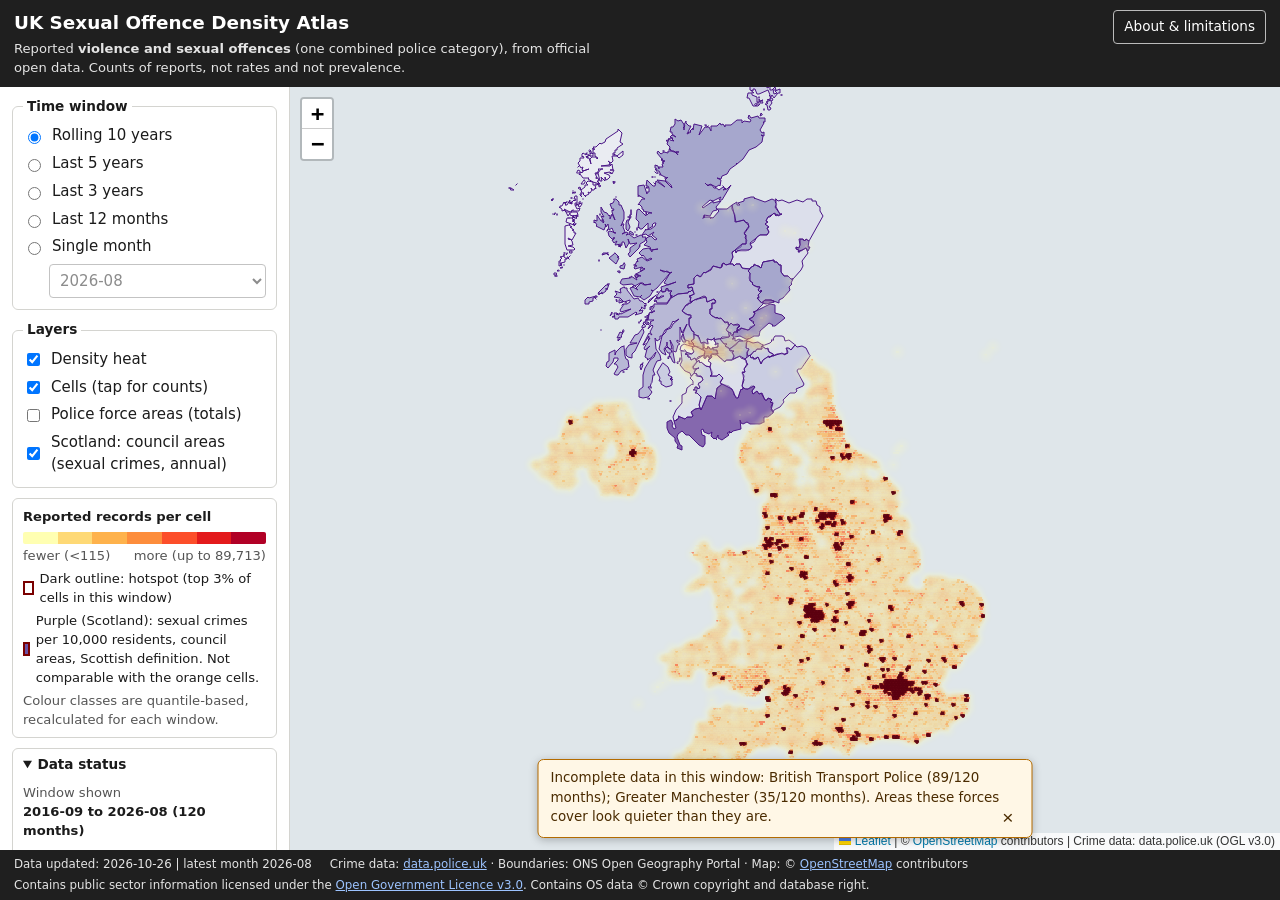
==== index.html @ b4f06305 "Add Scotland council-area layer, Cloudflare prep, headers, deploy checks and source assessment Co-Au" ====
<!DOCTYPE html>
<html lang="en-GB">
<head>
  <meta charset="UTF-8">
  <meta name="viewport" content="width=device-width, initial-scale=1.0">
  <title>UK Sexual Offence Density Atlas (USODA)</title>
  <meta name="description" content="Interactive map of reported violence and sexual offences in the UK, built from official open police data. Counts are reported offences only, not prevalence.">
  <link rel="stylesheet" href="assets/vendor/leaflet/leaflet.css">
  <link rel="stylesheet" href="assets/style.css">
</head>
<body>
  <a class="skip" href="#controls">Skip to controls</a>

  <header class="top">
    <div>
      <h1>UK Sexual Offence Density Atlas</h1>
      <p class="sub">Reported <strong>violence and sexual offences</strong> (one combined police category), from official open data. Counts of reports, not rates and not prevalence.</p>
    </div>
    <button id="aboutBtn" class="linkish" aria-haspopup="dialog">About &amp; limitations</button>
  </header>

  <div class="layout">
    <aside id="controls" class="panel" aria-label="Map controls">
      <fieldset>
        <legend>Time window</legend>
        <label class="row"><input type="radio" name="win" value="10y" checked> Rolling 10 years</label>
        <label class="row"><input type="radio" name="win" value="5y"> Last 5 years</label>
        <label class="row"><input type="radio" name="win" value="3y"> Last 3 years</label>
        <label class="row"><input type="radio" name="win" value="12m"> Last 12 months</label>
        <label class="row"><input type="radio" name="win" value="month"> Single month</label>
        <label class="row indent"><span class="vh">Month</span>
          <select id="monthSelect" disabled aria-label="Month"></select>
        </label>
      </fieldset>

      <fieldset>
        <legend>Layers</legend>
        <label class="row"><input type="checkbox" id="lHeat" checked> Density heat</label>
        <label class="row"><input type="checkbox" id="lHex" checked> Cells (tap for counts)</label>
        <label class="row"><input type="checkbox" id="lPfa"> Police force areas (totals)</label>
        <label class="row"><input type="checkbox" id="lScot" checked> Scotland: council areas (sexual crimes, annual)</label>
      </fieldset>

      <div id="legend" class="legend" aria-label="Legend"></div>

      <details id="status" open>
        <summary>Data status</summary>
        <dl id="statusList" aria-live="polite"><dt>Loading…</dt><dd></dd></dl>
      </details>

      <details id="topbox">
        <summary>Top 15 cells (keyboard-friendly list)</summary>
        <ol id="topList" class="toplist"></ol>
      </details>
    </aside>

    <main class="mapwrap">
      <div id="map" role="application" aria-label="Interactive map of the UK. Use arrow keys to pan and plus or minus to zoom."></div>
      <div id="banner" class="banner" role="status" hidden></div>
    </main>
  </div>

  <footer class="foot">
    <span id="footStamp">Last updated: …</span>
    <span>Crime data: <a href="https://data.police.uk/">data.police.uk</a> &middot; Boundaries: ONS Open Geography Portal &middot; Map: &copy; <a href="https://www.openstreetmap.org/copyright">OpenStreetMap</a> contributors</span>
    <span>Contains public sector information licensed under the <a href="https://www.nationalarchives.gov.uk/doc/open-government-licence/version/3/">Open Government Licence v3.0</a>. Contains OS data &copy; Crown copyright and database right.</span>
  </footer>

  <dialog id="about" aria-labelledby="aboutTitle">
    <h2 id="aboutTitle">About &amp; limitations</h2>
    <ul>
      <li><strong>What is counted.</strong> Records in the police category <em>Violence and sexual offences</em>. This combines sexual offences with all other violence (assaults, harassment, stalking and more). Sexual offences are only part of it, and the source data cannot separate them.</li>
      <li><strong>Reports, not prevalence.</strong> Only offences reported to and recorded by police appear. Many sexual offences are never reported. Changes over time also reflect recording practice and willingness to report, not just underlying behaviour.</li>
      <li><strong>Counts, not rates.</strong> Busy, populous and night-time-economy areas record more simply because more people are present. Cells are not adjusted for population or footfall.</li>
      <li><strong>Anonymised locations.</strong> Police publish approximate points that are snapped to the centre of a street or a place. Here they are grouped into hexagons about 4&nbsp;km across, and cells with fewer than 3 records are hidden. Nothing here identifies a victim, an offender or an address, and it must not be used to try.</li>
      <li><strong>Coverage gaps.</strong> Some forces did not publish for some months, and the map would otherwise read as &ldquo;low&rdquo;. Greater Manchester Police has almost no street-level data after June 2019. Check the <em>Data status</em> panel and the banner for the current list.</li>
      <li><strong>Geography.</strong> Covers England, Wales, Northern Ireland and British Transport Police points. <strong>Scotland is shown differently.</strong> There is no open street-level feed, so Scotland appears as 32 council-area shapes (Scottish Government, Police Scotland returns, financial years). It uses the Scottish definition of sexual crimes, which is narrower than the combined police.uk category, so it is not comparable with the hexagons and must not be added to them or ranked against them.</li>
      <li><strong>Lag.</strong> Data is published monthly, normally one to three months behind. Totals for recent months can still change.</li>
    </ul>
    <p>Source code and method: <a href="https://github.com/z7z8nbry4t-glitch/usoda">github.com/z7z8nbry4t-glitch/usoda</a>. If you or someone you know has been affected, support in the UK is available from <a href="https://rapecrisis.org.uk/get-help/">Rape Crisis</a> and <a href="https://www.nhs.uk/live-well/sexual-health/help-after-rape-and-sexual-assault/">NHS help after rape and sexual assault</a>.</p>
    <form method="dialog"><button class="primary">Close</button></form>
  </dialog>

  <script src="assets/vendor/leaflet/leaflet.js"></script>
  <script src="assets/vendor/leaflet-heat.js"></script>
  <script src="assets/app.js"></script>
</body>
</html>
---- assets/vendor/leaflet/leaflet.css ----
/* required styles */

.leaflet-pane,
.leaflet-tile,
.leaflet-marker-icon,
.leaflet-marker-shadow,
.leaflet-tile-container,
.leaflet-pane > svg,
.leaflet-pane > canvas,
.leaflet-zoom-box,
.leaflet-image-layer,
.leaflet-layer {
	position: absolute;
	left: 0;
	top: 0;
	}
.leaflet-container {
	overflow: hidden;
	}
.leaflet-tile,
.leaflet-marker-icon,
.leaflet-marker-shadow {
	-webkit-user-select: none;
	   -moz-user-select: none;
	        user-select: none;
	  -webkit-user-drag: none;
	}
/* Prevents IE11 from highlighting tiles in blue */
.leaflet-tile::selection {
	background: transparent;
}
/* Safari renders non-retina tile on retina better with this, but Chrome is worse */
.leaflet-safari .leaflet-tile {
	image-rendering: -webkit-optimize-contrast;
	}
/* hack that prevents hw layers "stretching" when loading new tiles */
.leaflet-safari .leaflet-tile-container {
	width: 1600px;
	height: 1600px;
	-webkit-transform-origin: 0 0;
	}
.leaflet-marker-icon,
.leaflet-marker-shadow {
	display: block;
	}
/* .leaflet-container svg: reset svg max-width decleration shipped in Joomla! (joomla.org) 3.x */
/* .leaflet-container img: map is broken in FF if you have max-width: 100% on tiles */
.leaflet-container .leaflet-overlay-pane svg {
	max-width: none !important;
	max-height: none !important;
	}
.leaflet-container .leaflet-marker-pane img,
.leaflet-container .leaflet-shadow-pane img,
.leaflet-container .leaflet-tile-pane img,
.leaflet-container img.leaflet-image-layer,
.leaflet-container .leaflet-tile {
	max-width: none !important;
	max-height: none !important;
	width: auto;
	padding: 0;
	}

.leaflet-container img.leaflet-tile {
	/* See: https://bugs.chromium.org/p/chromium/issues/detail?id=600120 */
	mix-blend-mode: plus-lighter;
}

.leaflet-container.leaflet-touch-zoom {
	-ms-touch-action: pan-x pan-y;
	touch-action: pan-x pan-y;
	}
.leaflet-container.leaflet-touch-drag {
	-ms-touch-action: pinch-zoom;
	/* Fallback for FF which doesn't support pinch-zoom */
	touch-action: none;
	touch-action: pinch-zoom;
}
.leaflet-container.leaflet-touch-drag.leaflet-touch-zoom {
	-ms-touch-action: none;
	touch-action: none;
}
.leaflet-container {
	-webkit-tap-highlight-color: transparent;
}
.leaflet-container a {
	-webkit-tap-highlight-color: rgba(51, 181, 229, 0.4);
}
.leaflet-tile {
	filter: inherit;
	visibility: hidden;
	}
.leaflet-tile-loaded {
	visibility: inherit;
	}
.leaflet-zoom-box {
	width: 0;
	height: 0;
	-moz-box-sizing: border-box;
	     box-sizing: border-box;
	z-index: 800;
	}
/* workaround for https://bugzilla.mozilla.org/show_bug.cgi?id=888319 */
.leaflet-overlay-pane svg {
	-moz-user-select: none;
	}

.leaflet-pane         { z-index: 400; }

.leaflet-tile-pane    { z-index: 200; }
.leaflet-overlay-pane { z-index: 400; }
.leaflet-shadow-pane  { z-index: 500; }
.leaflet-marker-pane  { z-index: 600; }
.leaflet-tooltip-pane   { z-index: 650; }
.leaflet-popup-pane   { z-index: 700; }

.leaflet-map-pane canvas { z-index: 100; }
.leaflet-map-pane svg    { z-index: 200; }

.leaflet-vml-shape {
	width: 1px;
	height: 1px;
	}
.lvml {
	behavior: url(#default#VML);
	display: inline-block;
	position: absolute;
	}


/* control positioning */

.leaflet-control {
	position: relative;
	z-index: 800;
	pointer-events: visiblePainted; /* IE 9-10 doesn't have auto */
	pointer-events: auto;
	}
.leaflet-top,
.leaflet-bottom {
	position: absolute;
	z-index: 1000;
	pointer-events: none;
	}
.leaflet-top {
	top: 0;
	}
.leaflet-right {
	right: 0;
	}
.leaflet-bottom {
	bottom: 0;
	}
.leaflet-left {
	left: 0;
	}
.leaflet-control {
	float: left;
	clear: both;
	}
.leaflet-right .leaflet-control {
	float: right;
	}
.leaflet-top .leaflet-control {
	margin-top: 10px;
	}
.leaflet-bottom .leaflet-control {
	margin-bottom: 10px;
	}
.leaflet-left .leaflet-control {
	margin-left: 10px;
	}
.leaflet-right .leaflet-control {
	margin-right: 10px;
	}


/* zoom and fade animations */

.leaflet-fade-anim .leaflet-popup {
	opacity: 0;
	-webkit-transition: opacity 0.2s linear;
	   -moz-transition: opacity 0.2s linear;
	        transition: opacity 0.2s linear;
	}
.leaflet-fade-anim .leaflet-map-pane .leaflet-popup {
	opacity: 1;
	}
.leaflet-zoom-animated {
	-webkit-transform-origin: 0 0;
	    -ms-transform-origin: 0 0;
	        transform-origin: 0 0;
	}
svg.leaflet-zoom-animated {
	will-change: transform;
}

.leaflet-zoom-anim .leaflet-zoom-animated {
	-webkit-transition: -webkit-transform 0.25s cubic-bezier(0,0,0.25,1);
	   -moz-transition:    -moz-transform 0.25s cubic-bezier(0,0,0.25,1);
	        transition:         transform 0.25s cubic-bezier(0,0,0.25,1);
	}
.leaflet-zoom-anim .leaflet-tile,
.leaflet-pan-anim .leaflet-tile {
	-webkit-transition: none;
	   -moz-transition: none;
	        transition: none;
	}

.leaflet-zoom-anim .leaflet-zoom-hide {
	visibility: hidden;
	}


/* cursors */

.leaflet-interactive {
	cursor: pointer;
	}
.leaflet-grab {
	cursor: -webkit-grab;
	cursor:    -moz-grab;
	cursor:         grab;
	}
.leaflet-crosshair,
.leaflet-crosshair .leaflet-interactive {
	cursor: crosshair;
	}
.leaflet-popup-pane,
.leaflet-control {
	cursor: auto;
	}
.leaflet-dragging .leaflet-grab,
.leaflet-dragging .leaflet-grab .leaflet-interactive,
.leaflet-dragging .leaflet-marker-draggable {
	cursor: move;
	cursor: -webkit-grabbing;
	cursor:    -moz-grabbing;
	cursor:         grabbing;
	}

/* marker & overlays interactivity */
.leaflet-marker-icon,
.leaflet-marker-shadow,
.leaflet-image-layer,
.leaflet-pane > svg path,
.leaflet-tile-container {
	pointer-events: none;
	}

.leaflet-marker-icon.leaflet-interactive,
.leaflet-image-layer.leaflet-interactive,
.leaflet-pane > svg path.leaflet-interactive,
svg.leaflet-image-layer.leaflet-interactive path {
	pointer-events: visiblePainted; /* IE 9-10 doesn't have auto */
	pointer-events: auto;
	}

/* visual tweaks */

.leaflet-container {
	background: #ddd;
	outline-offset: 1px;
	}
.leaflet-container a {
	color: #0078A8;
	}
.leaflet-zoom-box {
	border: 2px dotted #38f;
	background: rgba(255,255,255,0.5);
	}


/* general typography */
.leaflet-container {
	font-family: "Helvetica Neue", Arial, Helvetica, sans-serif;
	font-size: 12px;
	font-size: 0.75rem;
	line-height: 1.5;
	}


/* general toolbar styles */

.leaflet-bar {
	box-shadow: 0 1px 5px rgba(0,0,0,0.65);
	border-radius: 4px;
	}
.leaflet-bar a {
	background-color: #fff;
	border-bottom: 1px solid #ccc;
	width: 26px;
	height: 26px;
	line-height: 26px;
	display: block;
	text-align: center;
	text-decoration: none;
	color: black;
	}
.leaflet-bar a,
.leaflet-control-layers-toggle {
	background-position: 50% 50%;
	background-repeat: no-repeat;
	display: block;
	}
.leaflet-bar a:hover,
.leaflet-bar a:focus {
	background-color: #f4f4f4;
	}
.leaflet-bar a:first-child {
	border-top-left-radius: 4px;
	border-top-right-radius: 4px;
	}
.leaflet-bar a:last-child {
	border-bottom-left-radius: 4px;
	border-bottom-right-radius: 4px;
	border-bottom: none;
	}
.leaflet-bar a.leaflet-disabled {
	cursor: default;
	background-color: #f4f4f4;
	color: #bbb;
	}

.leaflet-touch .leaflet-bar a {
	width: 30px;
	height: 30px;
	line-height: 30px;
	}
.leaflet-touch .leaflet-bar a:first-child {
	border-top-left-radius: 2px;
	border-top-right-radius: 2px;
	}
.leaflet-touch .leaflet-bar a:last-child {
	border-bottom-left-radius: 2px;
	border-bottom-right-radius: 2px;
	}

/* zoom control */

.leaflet-control-zoom-in,
.leaflet-control-zoom-out {
	font: bold 18px 'Lucida Console', Monaco, monospace;
	text-indent: 1px;
	}

.leaflet-touch .leaflet-control-zoom-in, .leaflet-touch .leaflet-control-zoom-out  {
	font-size: 22px;
	}


/* layers control */

.leaflet-control-layers {
	box-shadow: 0 1px 5px rgba(0,0,0,0.4);
	background: #fff;
	border-radius: 5px;
	}
.leaflet-control-layers-toggle {
	background-image: url(images/layers.png);
	width: 36px;
	height: 36px;
	}
.leaflet-retina .leaflet-control-layers-toggle {
	background-image: url(images/layers-2x.png);
	background-size: 26px 26px;
	}
.leaflet-touch .leaflet-control-layers-toggle {
	width: 44px;
	height: 44px;
	}
.leaflet-control-layers .leaflet-control-layers-list,
.leaflet-control-layers-expanded .leaflet-control-layers-toggle {
	display: none;
	}
.leaflet-control-layers-expanded .leaflet-control-layers-list {
	display: block;
	position: relative;
	}
.leaflet-control-layers-expanded {
	padding: 6px 10px 6px 6px;
	color: #333;
	background: #fff;
	}
.leaflet-control-layers-scrollbar {
	overflow-y: scroll;
	overflow-x: hidden;
	padding-right: 5px;
	}
.leaflet-control-layers-selector {
	margin-top: 2px;
	position: relative;
	top: 1px;
	}
.leaflet-control-layers label {
	display: block;
	font-size: 13px;
	font-size: 1.08333em;
	}
.leaflet-control-layers-separator {
	height: 0;
	border-top: 1px solid #ddd;
	margin: 5px -10px 5px -6px;
	}

/* Default icon URLs */
.leaflet-default-icon-path { /* used only in path-guessing heuristic, see L.Icon.Default */
	background-image: url(images/marker-icon.png);
	}


/* attribution and scale controls */

.leaflet-container .leaflet-control-attribution {
	background: #fff;
	background: rgba(255, 255, 255, 0.8);
	margin: 0;
	}
.leaflet-control-attribution,
.leaflet-control-scale-line {
	padding: 0 5px;
	color: #333;
	line-height: 1.4;
	}
.leaflet-control-attribution a {
	text-decoration: none;
	}
.leaflet-control-attribution a:hover,
.leaflet-control-attribution a:focus {
	text-decoration: underline;
	}
.leaflet-attribution-flag {
	display: inline !important;
	vertical-align: baseline !important;
	width: 1em;
	height: 0.6669em;
	}
.leaflet-left .leaflet-control-scale {
	margin-left: 5px;
	}
.leaflet-bottom .leaflet-control-scale {
	margin-bottom: 5px;
	}
.leaflet-control-scale-line {
	border: 2px solid #777;
	border-top: none;
	line-height: 1.1;
	padding: 2px 5px 1px;
	white-space: nowrap;
	-moz-box-sizing: border-box;
	     box-sizing: border-box;
	background: rgba(255, 255, 255, 0.8);
	text-shadow: 1px 1px #fff;
	}
.leaflet-control-scale-line:not(:first-child) {
	border-top: 2px solid #777;
	border-bottom: none;
	margin-top: -2px;
	}
.leaflet-control-scale-line:not(:first-child):not(:last-child) {
	border-bottom: 2px solid #777;
	}

.leaflet-touch .leaflet-control-attribution,
.leaflet-touch .leaflet-control-layers,
.leaflet-touch .leaflet-bar {
	box-shadow: none;
	}
.leaflet-touch .leaflet-control-layers,
.leaflet-touch .leaflet-bar {
	border: 2px solid rgba(0,0,0,0.2);
	background-clip: padding-box;
	}


/* popup */

.leaflet-popup {
	position: absolute;
	text-align: center;
	margin-bottom: 20px;
	}
.leaflet-popup-content-wrapper {
	padding: 1px;
	text-align: left;
	border-radius: 12px;
	}
.leaflet-popup-content {
	margin: 13px 24px 13px 20px;
	line-height: 1.3;
	font-size: 13px;
	font-size: 1.08333em;
	min-height: 1px;
	}
.leaflet-popup-content p {
	margin: 17px 0;
	margin: 1.3em 0;
	}
.leaflet-popup-tip-container {
	width: 40px;
	height: 20px;
	position: absolute;
	left: 50%;
	margin-top: -1px;
	margin-left: -20px;
	overflow: hidden;
	pointer-events: none;
	}
.leaflet-popup-tip {
	width: 17px;
	height: 17px;
	padding: 1px;

	margin: -10px auto 0;
	pointer-events: auto;

	-webkit-transform: rotate(45deg);
	   -moz-transform: rotate(45deg);
	    -ms-transform: rotate(45deg);
	        transform: rotate(45deg);
	}
.leaflet-popup-content-wrapper,
.leaflet-popup-tip {
	background: white;
	color: #333;
	box-shadow: 0 3px 14px rgba(0,0,0,0.4);
	}
.leaflet-container a.leaflet-popup-close-button {
	position: absolute;
	top: 0;
	right: 0;
	border: none;
	text-align: center;
	width: 24px;
	height: 24px;
	font: 16px/24px Tahoma, Verdana, sans-serif;
	color: #757575;
	text-decoration: none;
	background: transparent;
	}
.leaflet-container a.leaflet-popup-close-button:hover,
.leaflet-container a.leaflet-popup-close-button:focus {
	color: #585858;
	}
.leaflet-popup-scrolled {
	overflow: auto;
	}

.leaflet-oldie .leaflet-popup-content-wrapper {
	-ms-zoom: 1;
	}
.leaflet-oldie .leaflet-popup-tip {
	width: 24px;
	margin: 0 auto;

	-ms-filter: "progid:DXImageTransform.Microsoft.Matrix(M11=0.70710678, M12=0.70710678, M21=-0.70710678, M22=0.70710678)";
	filter: progid:DXImageTransform.Microsoft.Matrix(M11=0.70710678, M12=0.70710678, M21=-0.70710678, M22=0.70710678);
	}

.leaflet-oldie .leaflet-control-zoom,
.leaflet-oldie .leaflet-control-layers,
.leaflet-oldie .leaflet-popup-content-wrapper,
.leaflet-oldie .leaflet-popup-tip {
	border: 1px solid #999;
	}


/* div icon */

.leaflet-div-icon {
	background: #fff;
	border: 1px solid #666;
	}


/* Tooltip */
/* Base styles for the element that has a tooltip */
.leaflet-tooltip {
	position: absolute;
	padding: 6px;
	background-color: #fff;
	border: 1px solid #fff;
	border-radius: 3px;
	color: #222;
	white-space: nowrap;
	-webkit-user-select: none;
	-moz-user-select: none;
	-ms-user-select: none;
	user-select: none;
	pointer-events: none;
	box-shadow: 0 1px 3px rgba(0,0,0,0.4);
	}
.leaflet-tooltip.leaflet-interactive {
	cursor: pointer;
	pointer-events: auto;
	}
.leaflet-tooltip-top:before,
.leaflet-tooltip-bottom:before,
.leaflet-tooltip-left:before,
.leaflet-tooltip-right:before {
	position: absolute;
	pointer-events: none;
	border: 6px solid transparent;
	background: transparent;
	content: "";
	}

/* Directions */

.leaflet-tooltip-bottom {
	margin-top: 6px;
}
.leaflet-tooltip-top {
	margin-top: -6px;
}
.leaflet-tooltip-bottom:before,
.leaflet-tooltip-top:before {
	left: 50%;
	margin-left: -6px;
	}
.leaflet-tooltip-top:before {
	bottom: 0;
	margin-bottom: -12px;
	border-top-color: #fff;
	}
.leaflet-tooltip-bottom:before {
	top: 0;
	margin-top: -12px;
	margin-left: -6px;
	border-bottom-color: #fff;
	}
.leaflet-tooltip-left {
	margin-left: -6px;
}
.leaflet-tooltip-right {
	margin-left: 6px;
}
.leaflet-tooltip-left:before,
.leaflet-tooltip-right:before {
	top: 50%;
	margin-top: -6px;
	}
.leaflet-tooltip-left:before {
	right: 0;
	margin-right: -12px;
	border-left-color: #fff;
	}
.leaflet-tooltip-right:before {
	left: 0;
	margin-left: -12px;
	border-right-color: #fff;
	}

/* Printing */

@media print {
	/* Prevent printers from removing background-images of controls. */
	.leaflet-control {
		-webkit-print-color-adjust: exact;
		print-color-adjust: exact;
		}
	}
---- assets/style.css ----
:root{
  --bg:#f6f6f4; --panel:#ffffff; --ink:#1b1b1b; --muted:#555; --line:#d4d4d0;
  --accent:#8c1c13; --focus:#0b5fff;
}
*{box-sizing:border-box}
html,body{height:100%;margin:0}
body{font:15px/1.45 system-ui,-apple-system,"Segoe UI",Roboto,Arial,sans-serif;background:var(--bg);color:var(--ink);display:flex;flex-direction:column}
a{color:#0a4fbf}
:focus-visible{outline:3px solid var(--focus);outline-offset:2px}
.skip{position:absolute;left:-999px;top:0;background:#fff;padding:8px;z-index:3000}
.skip:focus{left:8px;top:8px}
.vh{position:absolute;width:1px;height:1px;overflow:hidden;clip:rect(0 0 0 0);white-space:nowrap}

.top{display:flex;gap:12px;align-items:flex-start;justify-content:space-between;padding:10px 14px;background:#1f1f1f;color:#fff}
.top h1{margin:0;font-size:1.15rem}
.top .sub{margin:2px 0 0;font-size:.82rem;color:#e4e4e4;max-width:70ch}
.linkish{background:none;border:1px solid #bbb;color:#fff;border-radius:4px;padding:6px 10px;cursor:pointer;white-space:nowrap;font:inherit;font-size:.85rem}
.linkish:hover{background:#333}

.layout{flex:1;min-height:0;display:flex}
.panel{width:290px;flex:none;overflow-y:auto;background:var(--panel);border-right:1px solid var(--line);padding:10px 12px}
.mapwrap{flex:1;position:relative;min-width:0}
#map{position:absolute;inset:0;background:#dfe6ea}

fieldset{border:1px solid var(--line);border-radius:6px;margin:0 0 10px;padding:6px 10px 8px}
legend{font-weight:600;font-size:.85rem;padding:0 4px}
.row{display:flex;align-items:center;gap:8px;padding:3px 0;cursor:pointer}
.row.indent{padding-left:26px}
select{width:100%;padding:6px;border:1px solid #888;border-radius:4px;background:#fff;color:var(--ink);font:inherit}
select:disabled{opacity:.5}

.legend{border:1px solid var(--line);border-radius:6px;padding:8px 10px;margin-bottom:10px;font-size:.82rem}
.legend .ramp{display:flex;height:12px;border-radius:2px;overflow:hidden;margin:6px 0 2px}
.legend .ramp span{flex:1}
.legend .ends{display:flex;justify-content:space-between;color:var(--muted)}
.legend .key{display:flex;align-items:center;gap:6px;margin-top:4px}
.legend .sw{width:14px;height:14px;border:2px solid #7a0000;background:transparent;display:inline-block}
.legend .sw.gap{border:2px dashed #666;background:#ddd}

details{border:1px solid var(--line);border-radius:6px;margin-bottom:10px;padding:6px 10px}
summary{cursor:pointer;font-weight:600;font-size:.85rem}
dl{margin:8px 0 0;font-size:.82rem}
dt{color:var(--muted);margin-top:6px}
dd{margin:0;font-weight:600;overflow-wrap:anywhere}
dd.warn{color:#8a3b00}
.toplist{margin:8px 0 0;padding-left:20px;font-size:.82rem}
.toplist button{background:none;border:0;color:#0a4fbf;text-decoration:underline;cursor:pointer;font:inherit;padding:2px 0;text-align:left}

.banner .x{background:none;border:0;font-size:1.2rem;line-height:1;cursor:pointer;color:inherit;float:right;margin-left:8px}
.banner{position:absolute;left:50%;transform:translateX(-50%);bottom:12px;z-index:1000;max-width:min(680px,92%);background:#fff7e6;border:1px solid #b36b00;color:#4a2b00;border-radius:6px;padding:8px 12px;font-size:.84rem;box-shadow:0 2px 8px rgba(0,0,0,.25)}

.foot{padding:6px 14px;background:#1f1f1f;color:#e4e4e4;font-size:.74rem;display:flex;flex-wrap:wrap;gap:4px 18px}
.foot a{color:#9cc3ff}

dialog{max-width:min(720px,94vw);border:1px solid #666;border-radius:8px;padding:16px 20px;color:var(--ink)}
dialog::backdrop{background:rgba(0,0,0,.5)}
dialog h2{margin-top:0}
dialog li{margin-bottom:8px}
button.primary{background:var(--accent);color:#fff;border:0;border-radius:4px;padding:8px 16px;font:inherit;cursor:pointer}

.leaflet-popup-content{font-size:.86rem;line-height:1.4;margin:10px 12px}
.leaflet-popup-content .big{font-size:1.25rem;font-weight:700}
.leaflet-popup-content .small{color:#555;font-size:.76rem}
.leaflet-popup-content .warn{color:#8a3b00;font-weight:600}

@media (max-width:760px){
  html,body{height:auto;min-height:100%}
  .layout{flex:none;flex-direction:column}
  .mapwrap{order:-1;height:62vh;flex:none}
  .panel{width:auto;border-right:0;border-top:1px solid var(--line);overflow:visible}
  .top .sub{display:none}
  .banner{font-size:.74rem;padding:6px 8px;top:8px;bottom:auto;left:56px;transform:none;max-width:calc(100% - 68px);max-height:6.5em;overflow-y:auto}
}
@media (prefers-reduced-motion:reduce){*{transition:none!important;animation:none!important}}
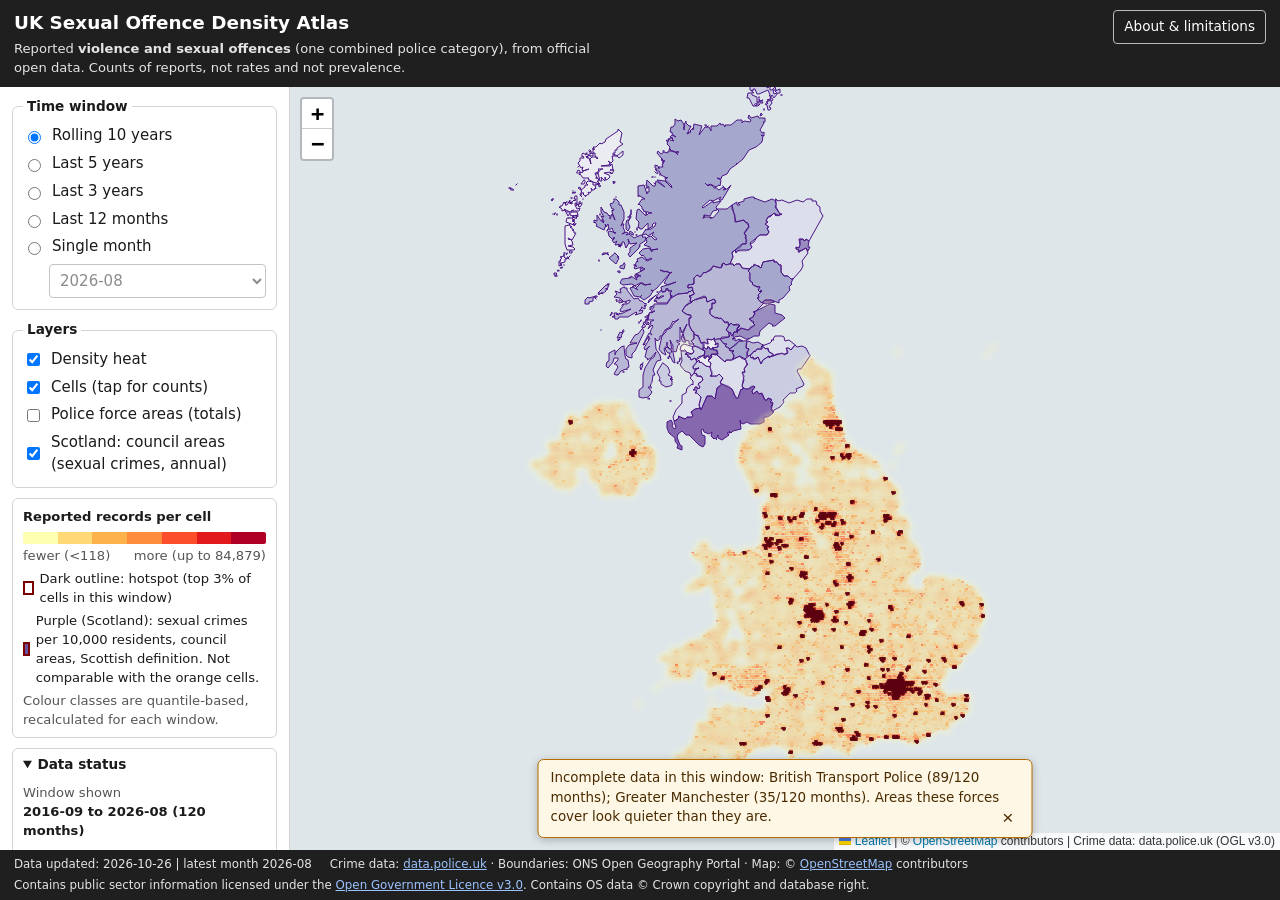
==== commit 69d93ade: "Cross-reference with Home Office tables; de-duplicate rows; keep BTP-in-Scotland out of cells Re-ing" ====
--- a/index.html
+++ b/index.html
@@ -75,6 +75,7 @@
       <li><strong>Anonymised locations.</strong> Police publish approximate points that are snapped to the centre of a street or a place. Here they are grouped into hexagons about 4&nbsp;km across, and cells with fewer than 3 records are hidden. Nothing here identifies a victim, an offender or an address, and it must not be used to try.</li>
       <li><strong>Coverage gaps.</strong> Some forces did not publish for some months, and the map would otherwise read as &ldquo;low&rdquo;. Greater Manchester Police has almost no street-level data after June 2019. Check the <em>Data status</em> panel and the banner for the current list.</li>
       <li><strong>Geography.</strong> Covers England, Wales, Northern Ireland and British Transport Police points. <strong>Scotland is shown differently.</strong> There is no open street-level feed, so Scotland appears as 32 council-area shapes (Scottish Government, Police Scotland returns, financial years). It uses the Scottish definition of sexual crimes, which is narrower than the combined police.uk category, so it is not comparable with the hexagons and must not be added to them or ranked against them.</li>
+      <li><strong>Cross-checks.</strong> Force totals are compared with the Home Office police recorded crime tables (violence against the person plus sexual offences, which is the same scope as the police.uk category). Where they agree, the popups say so; where a force has gaps, the popups show the Home Office total instead of guessing. The Home Office also shows that sexual offences are roughly a tenth of this combined category, though the share varies by force. That is a force-wide figure and is not applied to individual cells. Exact duplicate rows are removed, and rail points inside Scotland are left out of the cells.</li>
       <li><strong>Lag.</strong> Data is published monthly, normally one to three months behind. Totals for recent months can still change.</li>
     </ul>
     <p>Source code and method: <a href="https://github.com/z7z8nbry4t-glitch/usoda">github.com/z7z8nbry4t-glitch/usoda</a>. If you or someone you know has been affected, support in the UK is available from <a href="https://rapecrisis.org.uk/get-help/">Rape Crisis</a> and <a href="https://www.nhs.uk/live-well/sexual-health/help-after-rape-and-sexual-assault/">NHS help after rape and sexual assault</a>.</p>
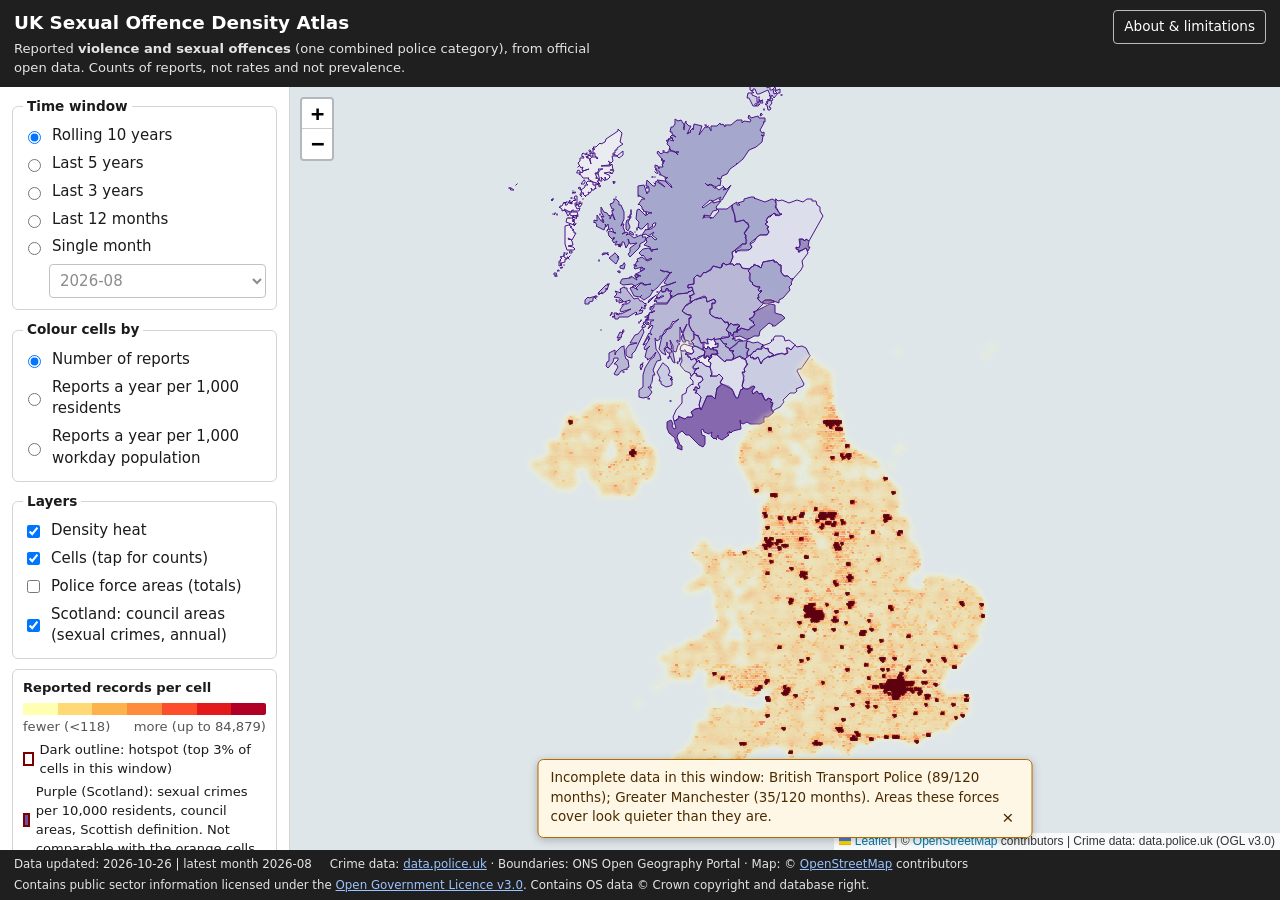
==== commit 1d7a9c61: "Add per-1,000 rates (Census 2021 residents and workday population), known-issue notes, force locatio" ====
--- a/index.html
+++ b/index.html
@@ -31,6 +31,13 @@
         <label class="row indent"><span class="vh">Month</span>
           <select id="monthSelect" disabled aria-label="Month"></select>
         </label>
+      </fieldset>
+
+      <fieldset>
+        <legend>Colour cells by</legend>
+        <label class="row"><input type="radio" name="mode" value="count" checked> Number of reports</label>
+        <label class="row"><input type="radio" name="mode" value="res"> Reports a year per 1,000 residents</label>
+        <label class="row"><input type="radio" name="mode" value="wd"> Reports a year per 1,000 workday population</label>
       </fieldset>
 
       <fieldset>
@@ -71,7 +78,7 @@
     <ul>
       <li><strong>What is counted.</strong> Records in the police category <em>Violence and sexual offences</em>. This combines sexual offences with all other violence (assaults, harassment, stalking and more). Sexual offences are only part of it, and the source data cannot separate them.</li>
       <li><strong>Reports, not prevalence.</strong> Only offences reported to and recorded by police appear. Many sexual offences are never reported. Changes over time also reflect recording practice and willingness to report, not just underlying behaviour.</li>
-      <li><strong>Counts, not rates.</strong> Busy, populous and night-time-economy areas record more simply because more people are present. Cells are not adjusted for population or footfall.</li>
+      <li><strong>Counts and rates.</strong> By default cells show counts, and busy, populous and night-time-economy areas record more simply because more people are present. For England and Wales you can switch to a rate per 1,000 residents, or per 1,000 workday population (people counted where they work if employed, otherwise where they live), both from Census 2021. Neither is perfect: residents understate busy centres, workday population misses visitors and nightlife, and both are from 2021. A cell needs 1,500 people for a rate, and a rate is not shown where the force has data gaps. Scotland and Northern Ireland have no cell rates.</li>
       <li><strong>Anonymised locations.</strong> Police publish approximate points that are snapped to the centre of a street or a place. Here they are grouped into hexagons about 4&nbsp;km across, and cells with fewer than 3 records are hidden. Nothing here identifies a victim, an offender or an address, and it must not be used to try.</li>
       <li><strong>Coverage gaps.</strong> Some forces did not publish for some months, and the map would otherwise read as &ldquo;low&rdquo;. Greater Manchester Police has almost no street-level data after June 2019. Check the <em>Data status</em> panel and the banner for the current list.</li>
       <li><strong>Geography.</strong> Covers England, Wales, Northern Ireland and British Transport Police points. <strong>Scotland is shown differently.</strong> There is no open street-level feed, so Scotland appears as 32 council-area shapes (Scottish Government, Police Scotland returns, financial years). It uses the Scottish definition of sexual crimes, which is narrower than the combined police.uk category, so it is not comparable with the hexagons and must not be added to them or ranked against them.</li>
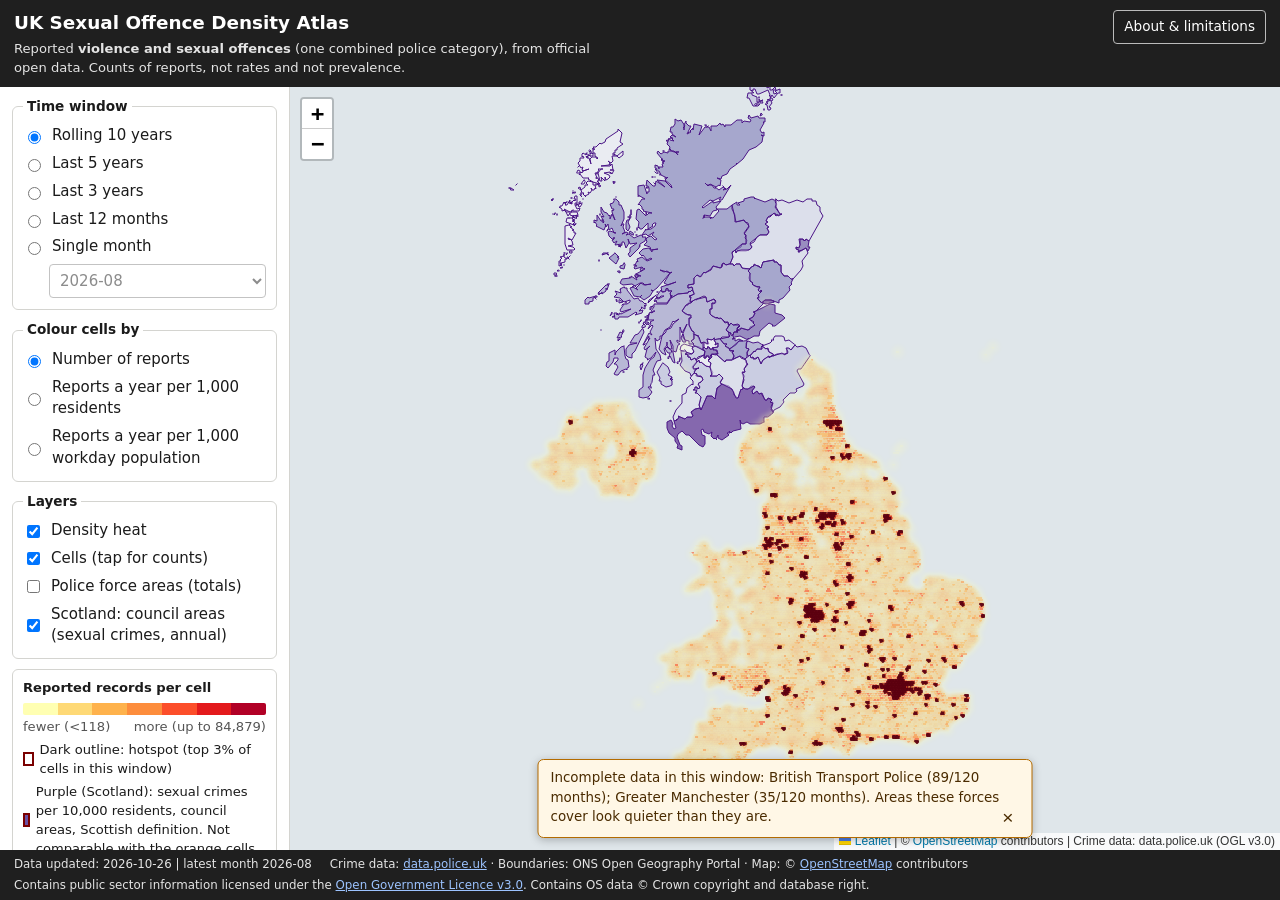
==== commit e4f780e1: "Add national survey context panel and cross-source consistency tests Co-Authored-By: Claude Sonnet 5" ====
--- a/index.html
+++ b/index.html
@@ -55,6 +55,11 @@
         <dl id="statusList" aria-live="polite"><dt>Loading…</dt><dd></dd></dl>
       </details>
 
+      <details id="context">
+        <summary>National context (surveys and official totals)</summary>
+        <div id="contextBody" class="ctx" aria-live="polite">Loading&hellip;</div>
+      </details>
+
       <details id="topbox">
         <summary>Top 15 cells (keyboard-friendly list)</summary>
         <ol id="topList" class="toplist"></ol>
--- a/assets/style.css
+++ b/assets/style.css
@@ -72,3 +72,5 @@
   .banner{font-size:.74rem;padding:6px 8px;top:8px;bottom:auto;left:56px;transform:none;max-width:calc(100% - 68px);max-height:6.5em;overflow-y:auto}
 }
 @media (prefers-reduced-motion:reduce){*{transition:none!important;animation:none!important}}
+
+.ctx .ctxitem{margin:.6rem 0;padding-top:.5rem;border-top:1px solid #ddd}.ctx p{margin:.25rem 0;font-size:.85rem}.ctx a{font-size:.8rem}
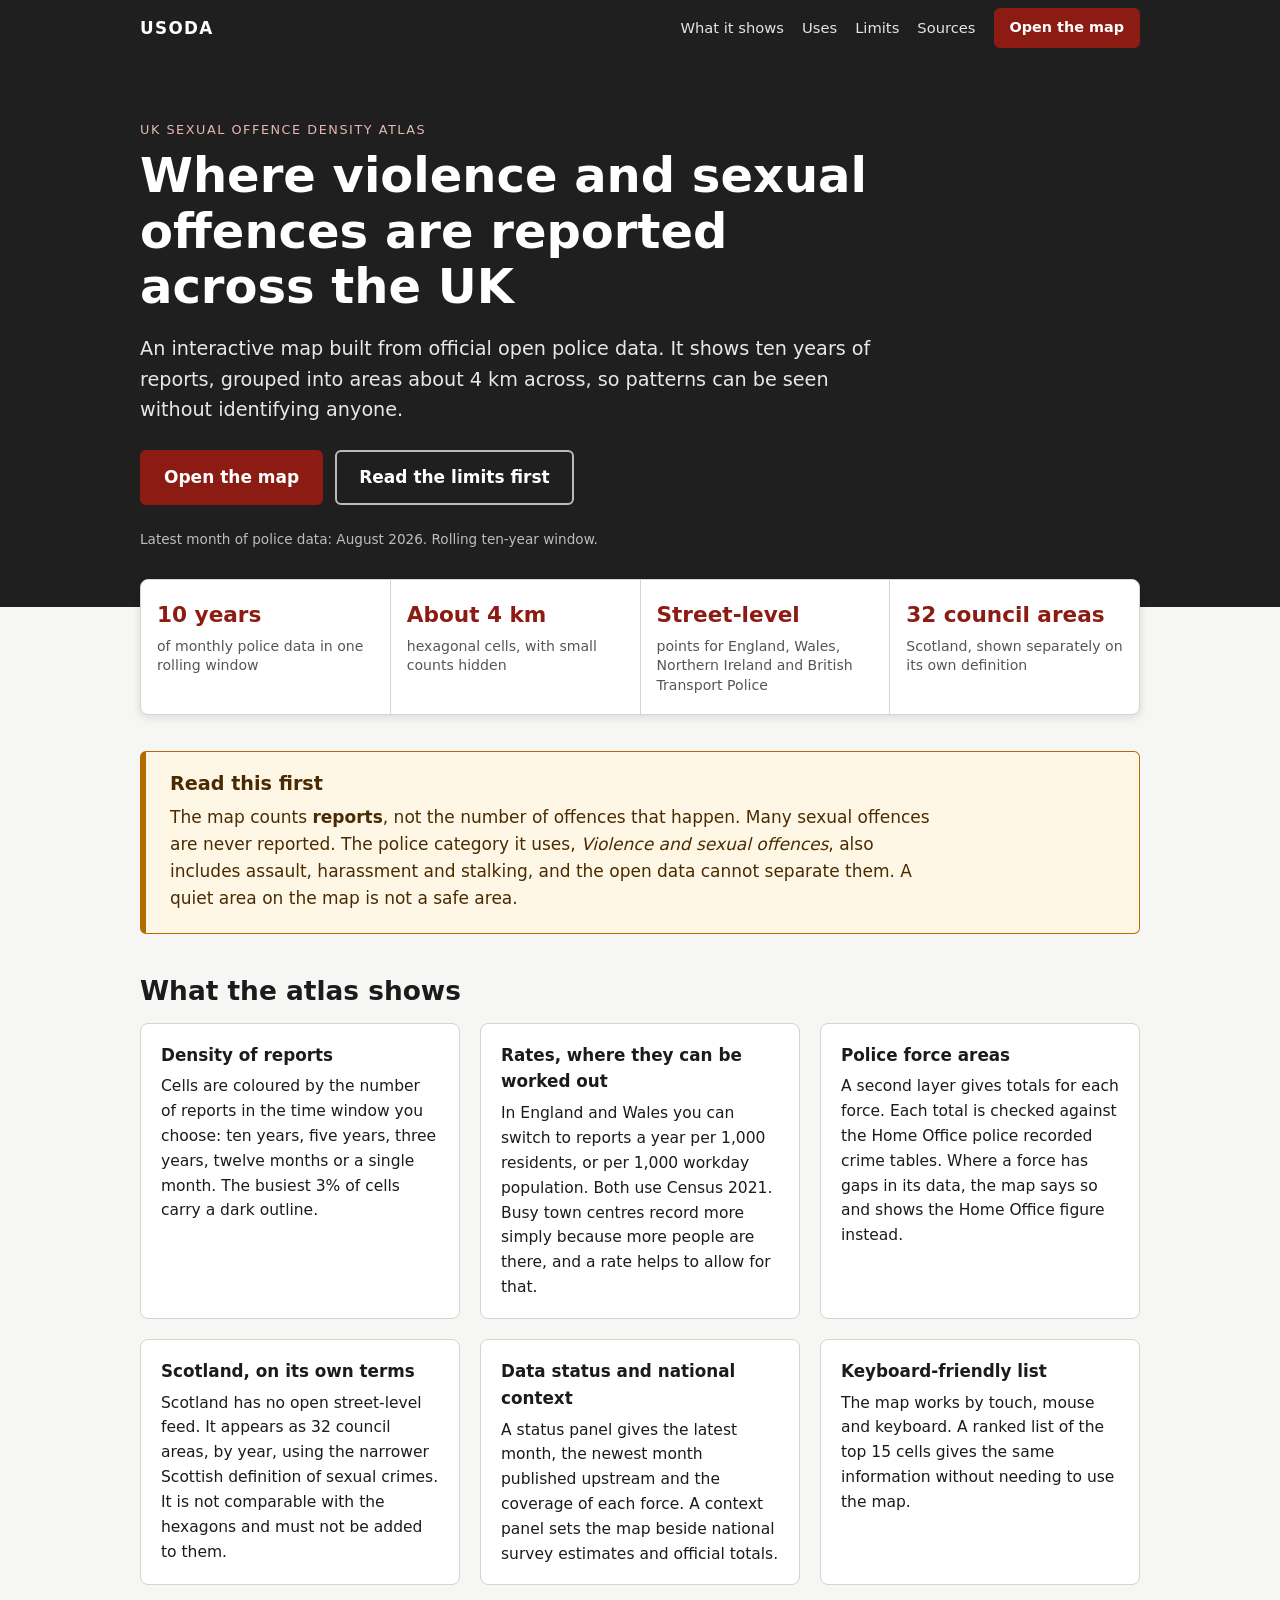
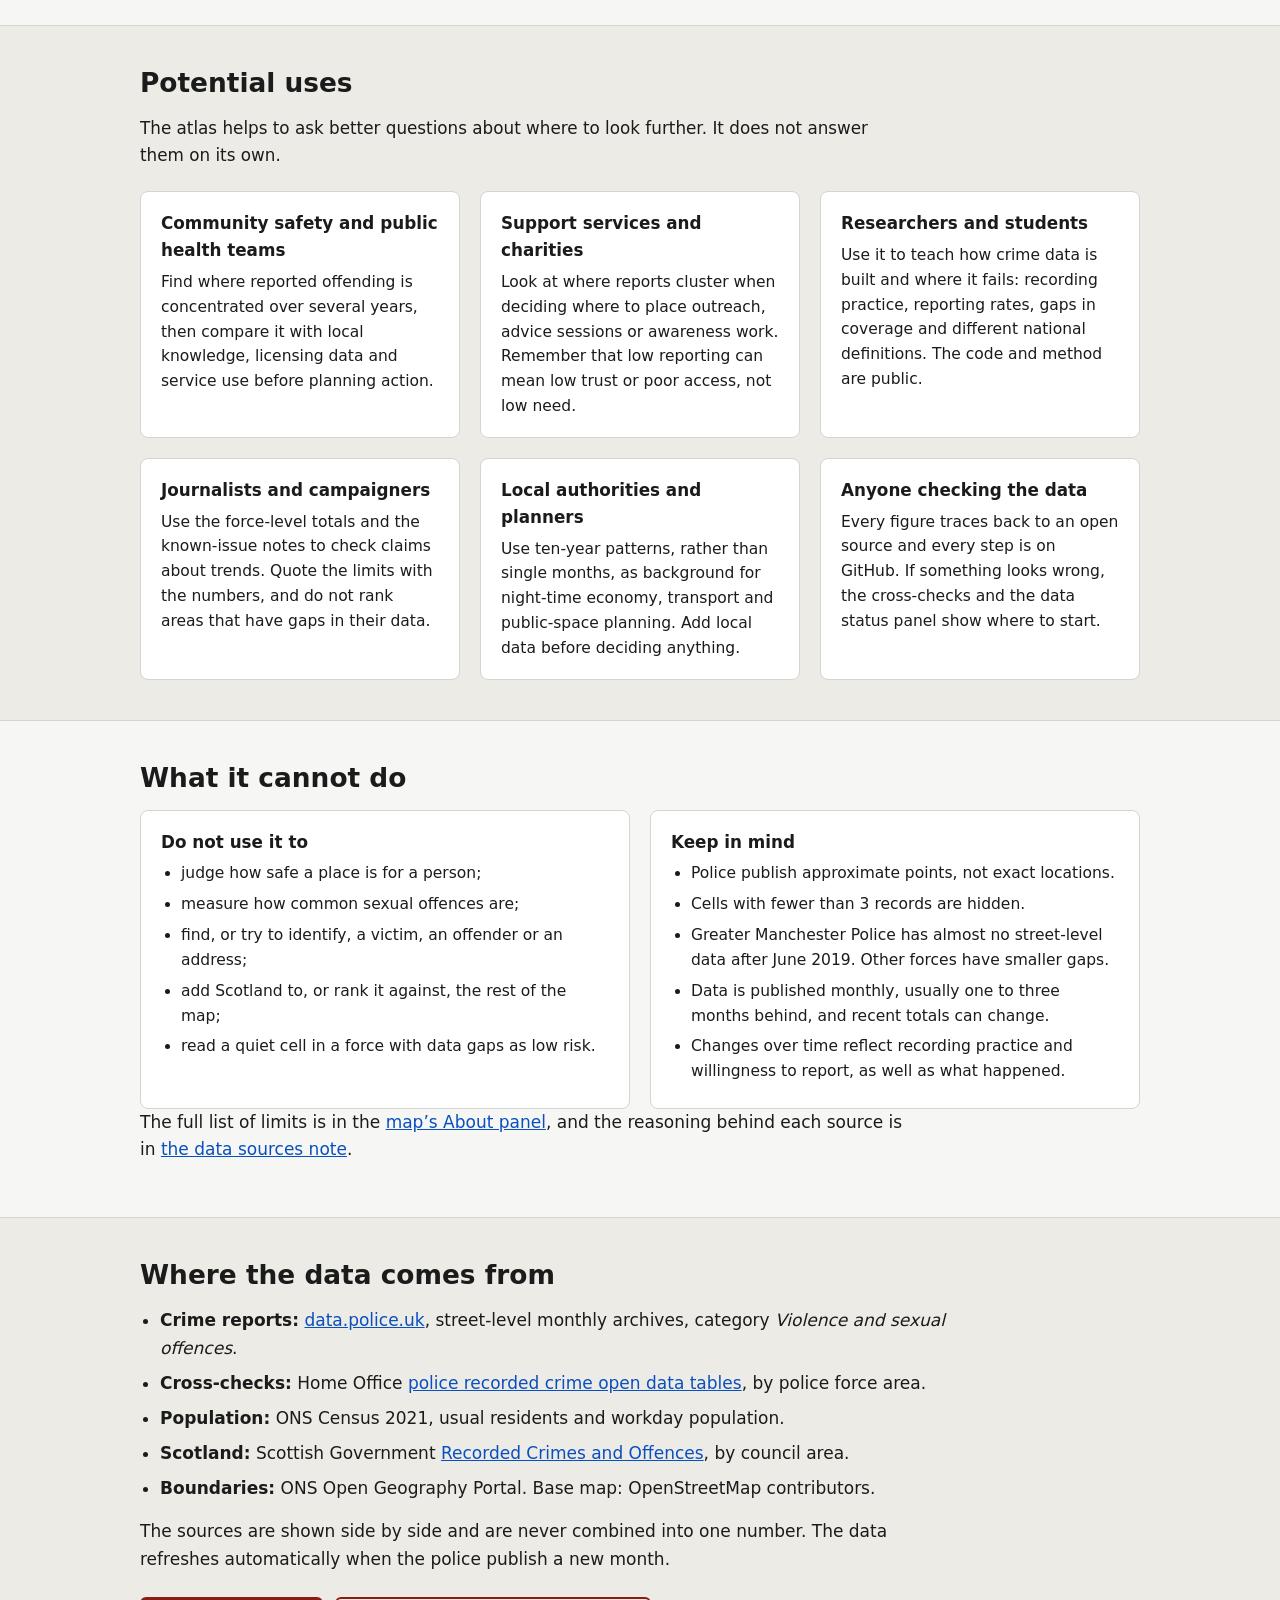
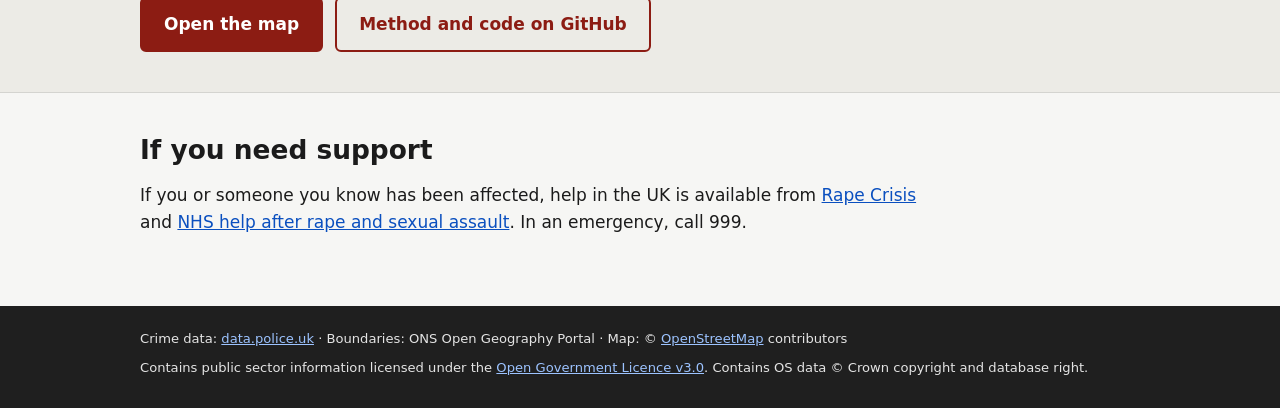
==== commit f4e2a9d1: "Add front page explaining the atlas, its limits and uses The map moves to atlas.html. index.html is " ====
--- a/index.html
+++ b/index.html
@@ -4,98 +4,174 @@
   <meta charset="UTF-8">
   <meta name="viewport" content="width=device-width, initial-scale=1.0">
   <title>UK Sexual Offence Density Atlas (USODA)</title>
-  <meta name="description" content="Interactive map of reported violence and sexual offences in the UK, built from official open police data. Counts are reported offences only, not prevalence.">
-  <link rel="stylesheet" href="assets/vendor/leaflet/leaflet.css">
-  <link rel="stylesheet" href="assets/style.css">
+  <meta name="description" content="A map of reported violence and sexual offences across the UK, built from official open data. Read what it shows, what it cannot show, and how it can be used.">
+  <link rel="stylesheet" href="assets/landing.css">
 </head>
 <body>
-  <a class="skip" href="#controls">Skip to controls</a>
+  <a class="skip" href="#main">Skip to content</a>
 
-  <header class="top">
-    <div>
-      <h1>UK Sexual Offence Density Atlas</h1>
-      <p class="sub">Reported <strong>violence and sexual offences</strong> (one combined police category), from official open data. Counts of reports, not rates and not prevalence.</p>
+  <header class="site">
+    <div class="wrap bar">
+      <a class="brand" href="./">USODA</a>
+      <nav aria-label="Site">
+        <a href="#shows">What it shows</a>
+        <a href="#uses">Uses</a>
+        <a href="#limits">Limits</a>
+        <a href="#sources">Sources</a>
+        <a class="btn small" href="atlas.html">Open the map</a>
+      </nav>
     </div>
-    <button id="aboutBtn" class="linkish" aria-haspopup="dialog">About &amp; limitations</button>
   </header>
 
-  <div class="layout">
-    <aside id="controls" class="panel" aria-label="Map controls">
-      <fieldset>
-        <legend>Time window</legend>
-        <label class="row"><input type="radio" name="win" value="10y" checked> Rolling 10 years</label>
-        <label class="row"><input type="radio" name="win" value="5y"> Last 5 years</label>
-        <label class="row"><input type="radio" name="win" value="3y"> Last 3 years</label>
-        <label class="row"><input type="radio" name="win" value="12m"> Last 12 months</label>
-        <label class="row"><input type="radio" name="win" value="month"> Single month</label>
-        <label class="row indent"><span class="vh">Month</span>
-          <select id="monthSelect" disabled aria-label="Month"></select>
-        </label>
-      </fieldset>
+  <main id="main">
+    <section class="hero">
+      <div class="wrap">
+        <p class="eyebrow">UK Sexual Offence Density Atlas</p>
+        <h1>Where violence and sexual offences are reported across the UK</h1>
+        <p class="lead">An interactive map built from official open police data. It shows ten years of reports, grouped into areas about 4&nbsp;km across, so patterns can be seen without identifying anyone.</p>
+        <p class="cta">
+          <a class="btn" href="atlas.html">Open the map</a>
+          <a class="btn ghost" href="#limits">Read the limits first</a>
+        </p>
+        <p class="stamp" id="stamp">Data: police.uk, rolling ten years.</p>
+      </div>
+    </section>
 
-      <fieldset>
-        <legend>Colour cells by</legend>
-        <label class="row"><input type="radio" name="mode" value="count" checked> Number of reports</label>
-        <label class="row"><input type="radio" name="mode" value="res"> Reports a year per 1,000 residents</label>
-        <label class="row"><input type="radio" name="mode" value="wd"> Reports a year per 1,000 workday population</label>
-      </fieldset>
+    <section class="wrap facts" aria-label="At a glance">
+      <ul>
+        <li><strong>10 years</strong><span>of monthly police data in one rolling window</span></li>
+        <li><strong>About 4&nbsp;km</strong><span>hexagonal cells, with small counts hidden</span></li>
+        <li><strong>Street-level</strong><span>points for England, Wales, Northern Ireland and British Transport Police</span></li>
+        <li><strong>32 council areas</strong><span>Scotland, shown separately on its own definition</span></li>
+      </ul>
+    </section>
 
-      <fieldset>
-        <legend>Layers</legend>
-        <label class="row"><input type="checkbox" id="lHeat" checked> Density heat</label>
-        <label class="row"><input type="checkbox" id="lHex" checked> Cells (tap for counts)</label>
-        <label class="row"><input type="checkbox" id="lPfa"> Police force areas (totals)</label>
-        <label class="row"><input type="checkbox" id="lScot" checked> Scotland: council areas (sexual crimes, annual)</label>
-      </fieldset>
+    <section class="wrap important" aria-labelledby="read-first">
+      <h2 id="read-first">Read this first</h2>
+      <p>The map counts <strong>reports</strong>, not the number of offences that happen. Many sexual offences are never reported. The police category it uses, <em>Violence and sexual offences</em>, also includes assault, harassment and stalking, and the open data cannot separate them. A quiet area on the map is not a safe area.</p>
+    </section>
 
-      <div id="legend" class="legend" aria-label="Legend"></div>
+    <section class="wrap" id="shows" aria-labelledby="shows-h">
+      <h2 id="shows-h">What the atlas shows</h2>
+      <div class="cols">
+        <article>
+          <h3>Density of reports</h3>
+          <p>Cells are coloured by the number of reports in the time window you choose: ten years, five years, three years, twelve months or a single month. The busiest 3% of cells carry a dark outline.</p>
+        </article>
+        <article>
+          <h3>Rates, where they can be worked out</h3>
+          <p>In England and Wales you can switch to reports a year per 1,000 residents, or per 1,000 workday population. Both use Census 2021. Busy town centres record more simply because more people are there, and a rate helps to allow for that.</p>
+        </article>
+        <article>
+          <h3>Police force areas</h3>
+          <p>A second layer gives totals for each force. Each total is checked against the Home Office police recorded crime tables. Where a force has gaps in its data, the map says so and shows the Home Office figure instead.</p>
+        </article>
+        <article>
+          <h3>Scotland, on its own terms</h3>
+          <p>Scotland has no open street-level feed. It appears as 32 council areas, by year, using the narrower Scottish definition of sexual crimes. It is not comparable with the hexagons and must not be added to them.</p>
+        </article>
+        <article>
+          <h3>Data status and national context</h3>
+          <p>A status panel gives the latest month, the newest month published upstream and the coverage of each force. A context panel sets the map beside national survey estimates and official totals.</p>
+        </article>
+        <article>
+          <h3>Keyboard-friendly list</h3>
+          <p>The map works by touch, mouse and keyboard. A ranked list of the top 15 cells gives the same information without needing to use the map.</p>
+        </article>
+      </div>
+    </section>
 
-      <details id="status" open>
-        <summary>Data status</summary>
-        <dl id="statusList" aria-live="polite"><dt>Loading…</dt><dd></dd></dl>
-      </details>
+    <section class="band" id="uses" aria-labelledby="uses-h">
+      <div class="wrap">
+        <h2 id="uses-h">Potential uses</h2>
+        <p class="intro">The atlas helps to ask better questions about where to look further. It does not answer them on its own.</p>
+        <div class="cols">
+          <article>
+            <h3>Community safety and public health teams</h3>
+            <p>Find where reported offending is concentrated over several years, then compare it with local knowledge, licensing data and service use before planning action.</p>
+          </article>
+          <article>
+            <h3>Support services and charities</h3>
+            <p>Look at where reports cluster when deciding where to place outreach, advice sessions or awareness work. Remember that low reporting can mean low trust or poor access, not low need.</p>
+          </article>
+          <article>
+            <h3>Researchers and students</h3>
+            <p>Use it to teach how crime data is built and where it fails: recording practice, reporting rates, gaps in coverage and different national definitions. The code and method are public.</p>
+          </article>
+          <article>
+            <h3>Journalists and campaigners</h3>
+            <p>Use the force-level totals and the known-issue notes to check claims about trends. Quote the limits with the numbers, and do not rank areas that have gaps in their data.</p>
+          </article>
+          <article>
+            <h3>Local authorities and planners</h3>
+            <p>Use ten-year patterns, rather than single months, as background for night-time economy, transport and public-space planning. Add local data before deciding anything.</p>
+          </article>
+          <article>
+            <h3>Anyone checking the data</h3>
+            <p>Every figure traces back to an open source and every step is on GitHub. If something looks wrong, the cross-checks and the data status panel show where to start.</p>
+          </article>
+        </div>
+      </div>
+    </section>
 
-      <details id="context">
-        <summary>National context (surveys and official totals)</summary>
-        <div id="contextBody" class="ctx" aria-live="polite">Loading&hellip;</div>
-      </details>
+    <section class="wrap" id="limits" aria-labelledby="limits-h">
+      <h2 id="limits-h">What it cannot do</h2>
+      <div class="cols two">
+        <article>
+          <h3>Do not use it to</h3>
+          <ul>
+            <li>judge how safe a place is for a person;</li>
+            <li>measure how common sexual offences are;</li>
+            <li>find, or try to identify, a victim, an offender or an address;</li>
+            <li>add Scotland to, or rank it against, the rest of the map;</li>
+            <li>read a quiet cell in a force with data gaps as low risk.</li>
+          </ul>
+        </article>
+        <article>
+          <h3>Keep in mind</h3>
+          <ul>
+            <li>Police publish approximate points, not exact locations.</li>
+            <li>Cells with fewer than 3 records are hidden.</li>
+            <li>Greater Manchester Police has almost no street-level data after June 2019. Other forces have smaller gaps.</li>
+            <li>Data is published monthly, usually one to three months behind, and recent totals can change.</li>
+            <li>Changes over time reflect recording practice and willingness to report, as well as what happened.</li>
+          </ul>
+        </article>
+      </div>
+      <p>The full list of limits is in the <a href="atlas.html">map’s About panel</a>, and the reasoning behind each source is in <a href="https://github.com/z7z8nbry4t-glitch/usoda/blob/main/docs/DATA_SOURCES.md">the data sources note</a>.</p>
+    </section>
 
-      <details id="topbox">
-        <summary>Top 15 cells (keyboard-friendly list)</summary>
-        <ol id="topList" class="toplist"></ol>
-      </details>
-    </aside>
+    <section class="band" id="sources" aria-labelledby="sources-h">
+      <div class="wrap">
+        <h2 id="sources-h">Where the data comes from</h2>
+        <ul class="sources">
+          <li><strong>Crime reports:</strong> <a href="https://data.police.uk/">data.police.uk</a>, street-level monthly archives, category <em>Violence and sexual offences</em>.</li>
+          <li><strong>Cross-checks:</strong> Home Office <a href="https://www.gov.uk/government/statistical-data-sets/police-recorded-crime-and-outcomes-open-data-tables">police recorded crime open data tables</a>, by police force area.</li>
+          <li><strong>Population:</strong> ONS Census 2021, usual residents and workday population.</li>
+          <li><strong>Scotland:</strong> Scottish Government <a href="https://data.gov.scot/dataset/recorded_crimes_and_offences">Recorded Crimes and Offences</a>, by council area.</li>
+          <li><strong>Boundaries:</strong> ONS Open Geography Portal. Base map: OpenStreetMap contributors.</li>
+        </ul>
+        <p>The sources are shown side by side and are never combined into one number. The data refreshes automatically when the police publish a new month.</p>
+        <p class="cta">
+          <a class="btn" href="atlas.html">Open the map</a>
+          <a class="btn ghost" href="https://github.com/z7z8nbry4t-glitch/usoda">Method and code on GitHub</a>
+        </p>
+      </div>
+    </section>
 
-    <main class="mapwrap">
-      <div id="map" role="application" aria-label="Interactive map of the UK. Use arrow keys to pan and plus or minus to zoom."></div>
-      <div id="banner" class="banner" role="status" hidden></div>
-    </main>
-  </div>
+    <section class="wrap support" aria-labelledby="support-h">
+      <h2 id="support-h">If you need support</h2>
+      <p>If you or someone you know has been affected, help in the UK is available from <a href="https://rapecrisis.org.uk/get-help/">Rape Crisis</a> and <a href="https://www.nhs.uk/live-well/sexual-health/help-after-rape-and-sexual-assault/">NHS help after rape and sexual assault</a>. In an emergency, call 999.</p>
+    </section>
+  </main>
 
-  <footer class="foot">
-    <span id="footStamp">Last updated: …</span>
-    <span>Crime data: <a href="https://data.police.uk/">data.police.uk</a> &middot; Boundaries: ONS Open Geography Portal &middot; Map: &copy; <a href="https://www.openstreetmap.org/copyright">OpenStreetMap</a> contributors</span>
-    <span>Contains public sector information licensed under the <a href="https://www.nationalarchives.gov.uk/doc/open-government-licence/version/3/">Open Government Licence v3.0</a>. Contains OS data &copy; Crown copyright and database right.</span>
+  <footer class="site">
+    <div class="wrap">
+      <p>Crime data: <a href="https://data.police.uk/">data.police.uk</a> &middot; Boundaries: ONS Open Geography Portal &middot; Map: &copy; <a href="https://www.openstreetmap.org/copyright">OpenStreetMap</a> contributors</p>
+      <p>Contains public sector information licensed under the <a href="https://www.nationalarchives.gov.uk/doc/open-government-licence/version/3/">Open Government Licence v3.0</a>. Contains OS data &copy; Crown copyright and database right.</p>
+    </div>
   </footer>
 
-  <dialog id="about" aria-labelledby="aboutTitle">
-    <h2 id="aboutTitle">About &amp; limitations</h2>
-    <ul>
-      <li><strong>What is counted.</strong> Records in the police category <em>Violence and sexual offences</em>. This combines sexual offences with all other violence (assaults, harassment, stalking and more). Sexual offences are only part of it, and the source data cannot separate them.</li>
-      <li><strong>Reports, not prevalence.</strong> Only offences reported to and recorded by police appear. Many sexual offences are never reported. Changes over time also reflect recording practice and willingness to report, not just underlying behaviour.</li>
-      <li><strong>Counts and rates.</strong> By default cells show counts, and busy, populous and night-time-economy areas record more simply because more people are present. For England and Wales you can switch to a rate per 1,000 residents, or per 1,000 workday population (people counted where they work if employed, otherwise where they live), both from Census 2021. Neither is perfect: residents understate busy centres, workday population misses visitors and nightlife, and both are from 2021. A cell needs 1,500 people for a rate, and a rate is not shown where the force has data gaps. Scotland and Northern Ireland have no cell rates.</li>
-      <li><strong>Anonymised locations.</strong> Police publish approximate points that are snapped to the centre of a street or a place. Here they are grouped into hexagons about 4&nbsp;km across, and cells with fewer than 3 records are hidden. Nothing here identifies a victim, an offender or an address, and it must not be used to try.</li>
-      <li><strong>Coverage gaps.</strong> Some forces did not publish for some months, and the map would otherwise read as &ldquo;low&rdquo;. Greater Manchester Police has almost no street-level data after June 2019. Check the <em>Data status</em> panel and the banner for the current list.</li>
-      <li><strong>Geography.</strong> Covers England, Wales, Northern Ireland and British Transport Police points. <strong>Scotland is shown differently.</strong> There is no open street-level feed, so Scotland appears as 32 council-area shapes (Scottish Government, Police Scotland returns, financial years). It uses the Scottish definition of sexual crimes, which is narrower than the combined police.uk category, so it is not comparable with the hexagons and must not be added to them or ranked against them.</li>
-      <li><strong>Cross-checks.</strong> Force totals are compared with the Home Office police recorded crime tables (violence against the person plus sexual offences, which is the same scope as the police.uk category). Where they agree, the popups say so; where a force has gaps, the popups show the Home Office total instead of guessing. The Home Office also shows that sexual offences are roughly a tenth of this combined category, though the share varies by force. That is a force-wide figure and is not applied to individual cells. Exact duplicate rows are removed, and rail points inside Scotland are left out of the cells.</li>
-      <li><strong>Lag.</strong> Data is published monthly, normally one to three months behind. Totals for recent months can still change.</li>
-    </ul>
-    <p>Source code and method: <a href="https://github.com/z7z8nbry4t-glitch/usoda">github.com/z7z8nbry4t-glitch/usoda</a>. If you or someone you know has been affected, support in the UK is available from <a href="https://rapecrisis.org.uk/get-help/">Rape Crisis</a> and <a href="https://www.nhs.uk/live-well/sexual-health/help-after-rape-and-sexual-assault/">NHS help after rape and sexual assault</a>.</p>
-    <form method="dialog"><button class="primary">Close</button></form>
-  </dialog>
-
-  <script src="assets/vendor/leaflet/leaflet.js"></script>
-  <script src="assets/vendor/leaflet-heat.js"></script>
-  <script src="assets/app.js"></script>
+  <script src="assets/landing.js"></script>
 </body>
 </html>
--- a/assets/landing.css
+++ b/assets/landing.css
@@ -0,0 +1,85 @@
+:root{
+  --bg:#f6f6f4; --panel:#ffffff; --ink:#1b1b1b; --muted:#555; --line:#d4d4d0;
+  --accent:#8c1c13; --accent-dark:#6e150e; --dark:#1f1f1f; --focus:#0b5fff;
+  --band:#ecebe6; --warn-bg:#fff7e6; --warn-line:#b36b00; --warn-ink:#4a2b00;
+}
+*{box-sizing:border-box}
+html{scroll-behavior:smooth;scroll-padding-top:70px}
+body{margin:0;font:17px/1.6 system-ui,-apple-system,"Segoe UI",Roboto,Arial,sans-serif;background:var(--bg);color:var(--ink)}
+a{color:#0a4fbf}
+:focus-visible{outline:3px solid var(--focus);outline-offset:2px}
+.skip{position:absolute;left:-999px;top:0;background:#fff;padding:8px;z-index:3000}
+.skip:focus{left:8px;top:8px}
+.wrap{max-width:1040px;margin:0 auto;padding-inline:20px}
+
+header.site{position:sticky;top:0;z-index:100;background:var(--dark);color:#fff}
+.bar{display:flex;align-items:center;justify-content:space-between;gap:16px;min-height:56px;flex-wrap:wrap}
+.brand{color:#fff;font-weight:700;letter-spacing:.08em;text-decoration:none;font-size:1.05rem}
+header.site nav{display:flex;align-items:center;gap:18px;flex-wrap:wrap}
+header.site nav a{color:#e4e4e4;text-decoration:none;font-size:.92rem}
+header.site nav a:hover{color:#fff;text-decoration:underline}
+header.site nav a.btn{color:#fff}
+
+.btn{display:inline-block;background:var(--accent);color:#fff;text-decoration:none;font-weight:600;padding:12px 22px;border-radius:6px;border:2px solid var(--accent)}
+.btn:hover{background:var(--accent-dark);border-color:var(--accent-dark)}
+.btn.small{padding:6px 14px;font-size:.9rem}
+.btn.ghost{background:transparent;color:var(--accent);border-color:var(--accent)}
+.btn.ghost:hover{background:var(--accent);color:#fff}
+.hero .btn.ghost{color:#fff;border-color:#bbb}
+.hero .btn.ghost:hover{background:#fff;color:var(--dark);border-color:#fff}
+.cta{display:flex;gap:12px;flex-wrap:wrap;margin:24px 0 0}
+
+.hero{background:var(--dark);color:#fff;padding:64px 0 56px}
+.eyebrow{margin:0 0 8px;text-transform:uppercase;letter-spacing:.12em;font-size:.8rem;color:#e4b8b3}
+.hero h1{margin:0;font-size:clamp(1.9rem,4.6vw,3rem);line-height:1.15;max-width:22ch}
+.lead{font-size:1.2rem;max-width:62ch;color:#e8e8e8;margin:20px 0 0}
+.stamp{margin:24px 0 0;font-size:.85rem;color:#bdbdbd}
+
+.facts{margin-top:-28px;position:relative}
+.facts ul{list-style:none;margin:0;padding:0;display:grid;grid-template-columns:repeat(4,1fr);gap:1px;background:var(--line);border:1px solid var(--line);border-radius:8px;overflow:hidden;box-shadow:0 2px 10px rgba(0,0,0,.12)}
+.facts li{background:var(--panel);padding:18px 16px;display:flex;flex-direction:column;gap:4px}
+.facts strong{font-size:1.35rem;color:var(--accent)}
+.facts span{font-size:.88rem;color:var(--muted);line-height:1.4}
+
+section{padding-block:40px}
+section.hero{padding-block:64px 56px}
+section.facts{padding-block:0;margin-top:-28px}
+h2{font-size:1.65rem;line-height:1.25;margin:0 0 16px}
+h3{font-size:1.05rem;margin:0 0 6px}
+p{margin:0 0 14px;max-width:72ch}
+
+.important{margin-top:36px;background:var(--warn-bg);border:1px solid var(--warn-line);border-left-width:6px;border-radius:6px;padding:20px 24px;color:var(--warn-ink)}
+.important h2{font-size:1.2rem;margin-bottom:8px}
+.important p{margin:0}
+.wrap.important{max-width:1000px}
+
+.cols{display:grid;grid-template-columns:repeat(3,1fr);gap:20px}
+.cols.two{grid-template-columns:repeat(2,1fr)}
+.cols article{background:var(--panel);border:1px solid var(--line);border-radius:8px;padding:18px 20px}
+.cols article p,.cols article li{font-size:.97rem}
+.cols article p{margin:0}
+.cols ul{margin:0;padding-left:20px}
+.cols li{margin-bottom:6px}
+
+.band{background:var(--band);border-top:1px solid var(--line);border-bottom:1px solid var(--line)}
+.intro{font-size:1.05rem;margin-bottom:22px}
+.sources{padding-left:20px;margin:0 0 16px;max-width:80ch}
+.sources li{margin-bottom:8px}
+.support{padding-bottom:56px}
+
+footer.site{background:var(--dark);color:#e4e4e4;padding:22px 0;font-size:.82rem}
+footer.site p{margin:0 0 8px;max-width:none}
+footer.site a{color:#9cc3ff}
+
+@media (max-width:900px){
+  .facts ul{grid-template-columns:repeat(2,1fr)}
+  .cols{grid-template-columns:repeat(2,1fr)}
+}
+@media (max-width:620px){
+  body{font-size:16px}
+  .hero,section.hero{padding-block:40px 44px}
+  .cols,.cols.two,.facts ul{grid-template-columns:1fr}
+  header.site nav a:not(.btn){display:none}
+  .important{margin-left:12px;margin-right:12px;padding:16px}
+}
+@media (prefers-reduced-motion:reduce){html{scroll-behavior:auto}*{transition:none!important;animation:none!important}}
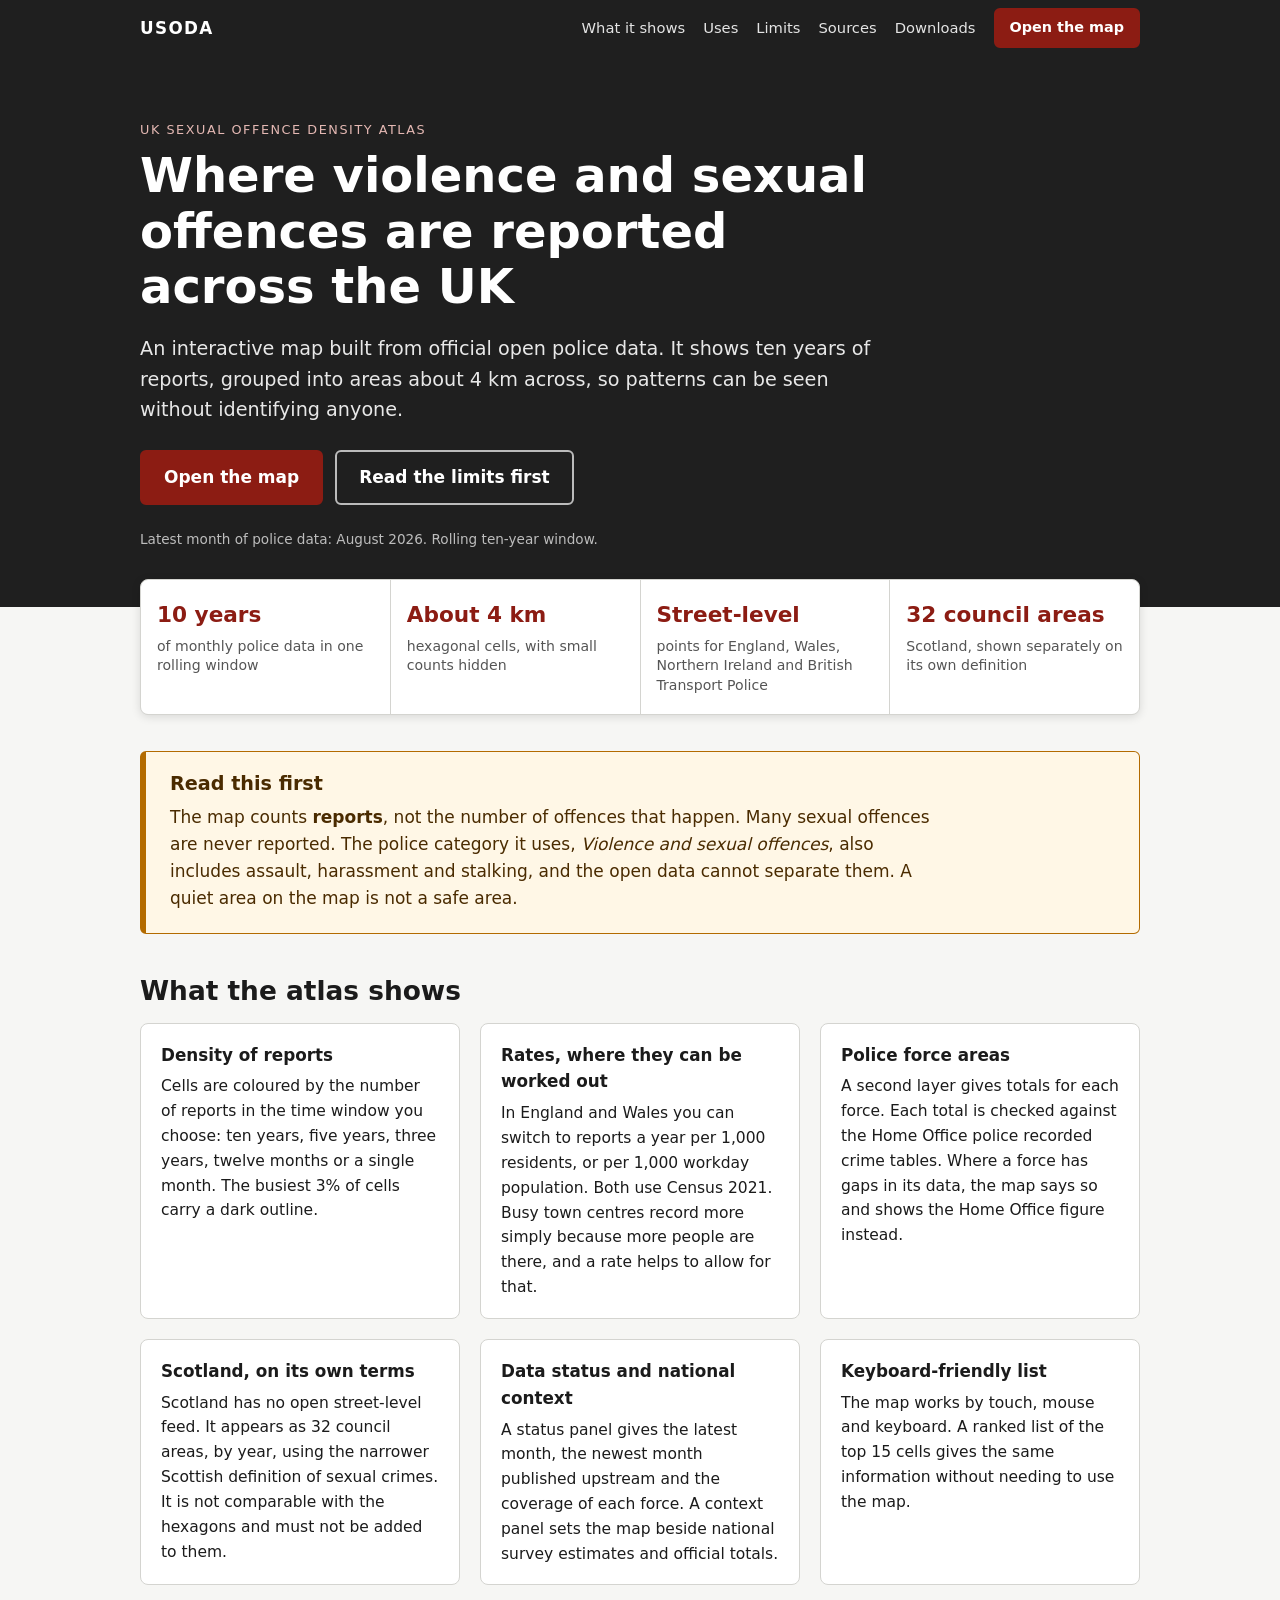
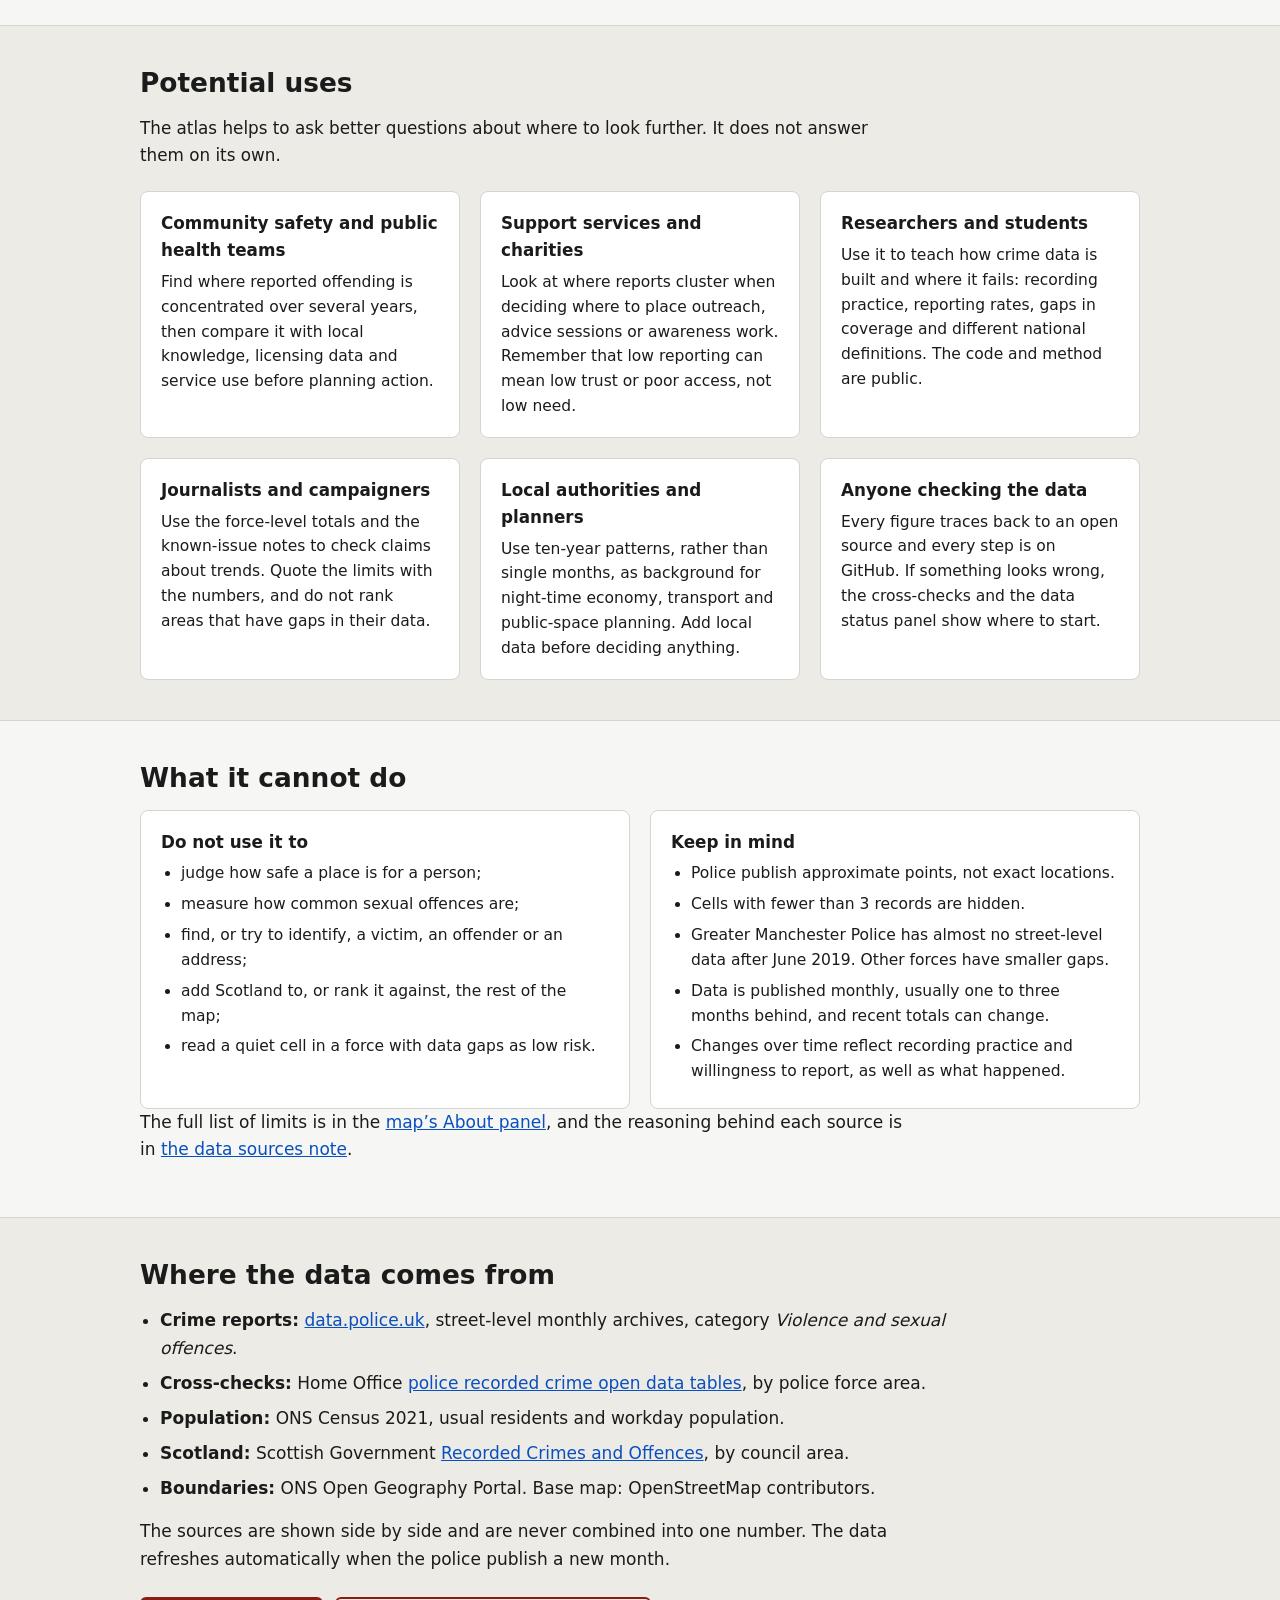
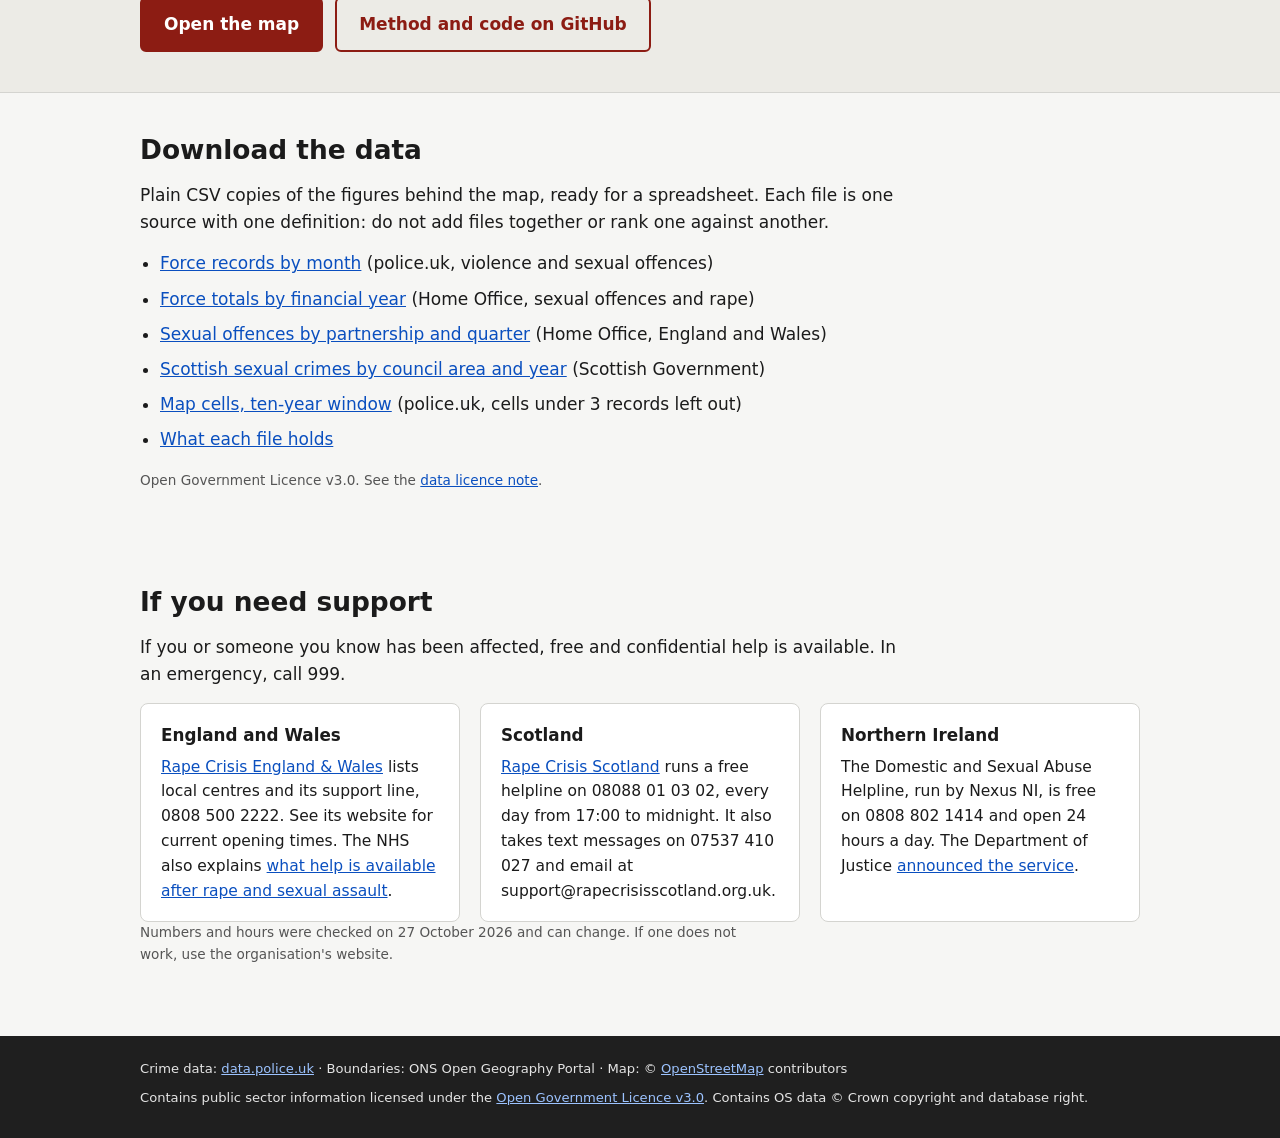
==== commit a478813f: "Add support links by nation, CSV downloads, daily monitor and upstream-change plan Co-Authored-By: C" ====
--- a/index.html
+++ b/index.html
@@ -18,6 +18,7 @@
         <a href="#uses">Uses</a>
         <a href="#limits">Limits</a>
         <a href="#sources">Sources</a>
+        <a href="#downloads">Downloads</a>
         <a class="btn small" href="atlas.html">Open the map</a>
       </nav>
     </div>
@@ -159,9 +160,38 @@
       </div>
     </section>
 
-    <section class="wrap support" aria-labelledby="support-h">
+    <section class="wrap downloads" id="downloads" aria-labelledby="downloads-h">
+      <h2 id="downloads-h">Download the data</h2>
+      <p>Plain CSV copies of the figures behind the map, ready for a spreadsheet. Each file is one source with one definition: do not add files together or rank one against another.</p>
+      <ul class="sources">
+        <li><a href="data/downloads/force_monthly_police_uk.csv">Force records by month</a> (police.uk, violence and sexual offences)</li>
+        <li><a href="data/downloads/force_annual_home_office.csv">Force totals by financial year</a> (Home Office, sexual offences and rape)</li>
+        <li><a href="data/downloads/partnership_quarterly_home_office.csv">Sexual offences by partnership and quarter</a> (Home Office, England and Wales)</li>
+        <li><a href="data/downloads/scotland_annual.csv">Scottish sexual crimes by council area and year</a> (Scottish Government)</li>
+        <li><a href="data/downloads/cells_10y.csv">Map cells, ten-year window</a> (police.uk, cells under 3 records left out)</li>
+        <li><a href="data/downloads/README.txt">What each file holds</a></li>
+      </ul>
+      <p class="small">Open Government Licence v3.0. See the <a href="https://github.com/z7z8nbry4t-glitch/usoda/blob/main/DATA-LICENCE.md">data licence note</a>.</p>
+    </section>
+
+    <section class="wrap support" id="support" aria-labelledby="support-h">
       <h2 id="support-h">If you need support</h2>
-      <p>If you or someone you know has been affected, help in the UK is available from <a href="https://rapecrisis.org.uk/get-help/">Rape Crisis</a> and <a href="https://www.nhs.uk/live-well/sexual-health/help-after-rape-and-sexual-assault/">NHS help after rape and sexual assault</a>. In an emergency, call 999.</p>
+      <p>If you or someone you know has been affected, free and confidential help is available. In an emergency, call 999.</p>
+      <div class="cols">
+        <article>
+          <h3>England and Wales</h3>
+          <p><a href="https://rapecrisis.org.uk/get-help/">Rape Crisis England &amp; Wales</a> lists local centres and its support line, 0808 500 2222. See its website for current opening times. The NHS also explains <a href="https://www.nhs.uk/live-well/sexual-health/help-after-rape-and-sexual-assault/">what help is available after rape and sexual assault</a>.</p>
+        </article>
+        <article>
+          <h3>Scotland</h3>
+          <p><a href="https://www.rapecrisisscotland.org.uk/contact-support/">Rape Crisis Scotland</a> runs a free helpline on 08088 01 03 02, every day from 17:00 to midnight. It also takes text messages on 07537 410 027 and email at support@rapecrisisscotland.org.uk.</p>
+        </article>
+        <article>
+          <h3>Northern Ireland</h3>
+          <p>The Domestic and Sexual Abuse Helpline, run by Nexus NI, is free on 0808 802 1414 and open 24 hours a day. The Department of Justice <a href="https://www.justice-ni.gov.uk/news/nexus-ni-awarded-contract-run-domestic-and-sexual-abuse-helpline">announced the service</a>.</p>
+        </article>
+      </div>
+      <p class="small">Numbers and hours were checked on 27 October 2026 and can change. If one does not work, use the organisation's website.</p>
     </section>
   </main>
 
--- a/assets/landing.css
+++ b/assets/landing.css
@@ -83,3 +83,4 @@
   .important{margin-left:12px;margin-right:12px;padding:16px}
 }
 @media (prefers-reduced-motion:reduce){html{scroll-behavior:auto}*{transition:none!important;animation:none!important}}
+.support .small,.downloads .small{color:#555;font-size:.85rem}
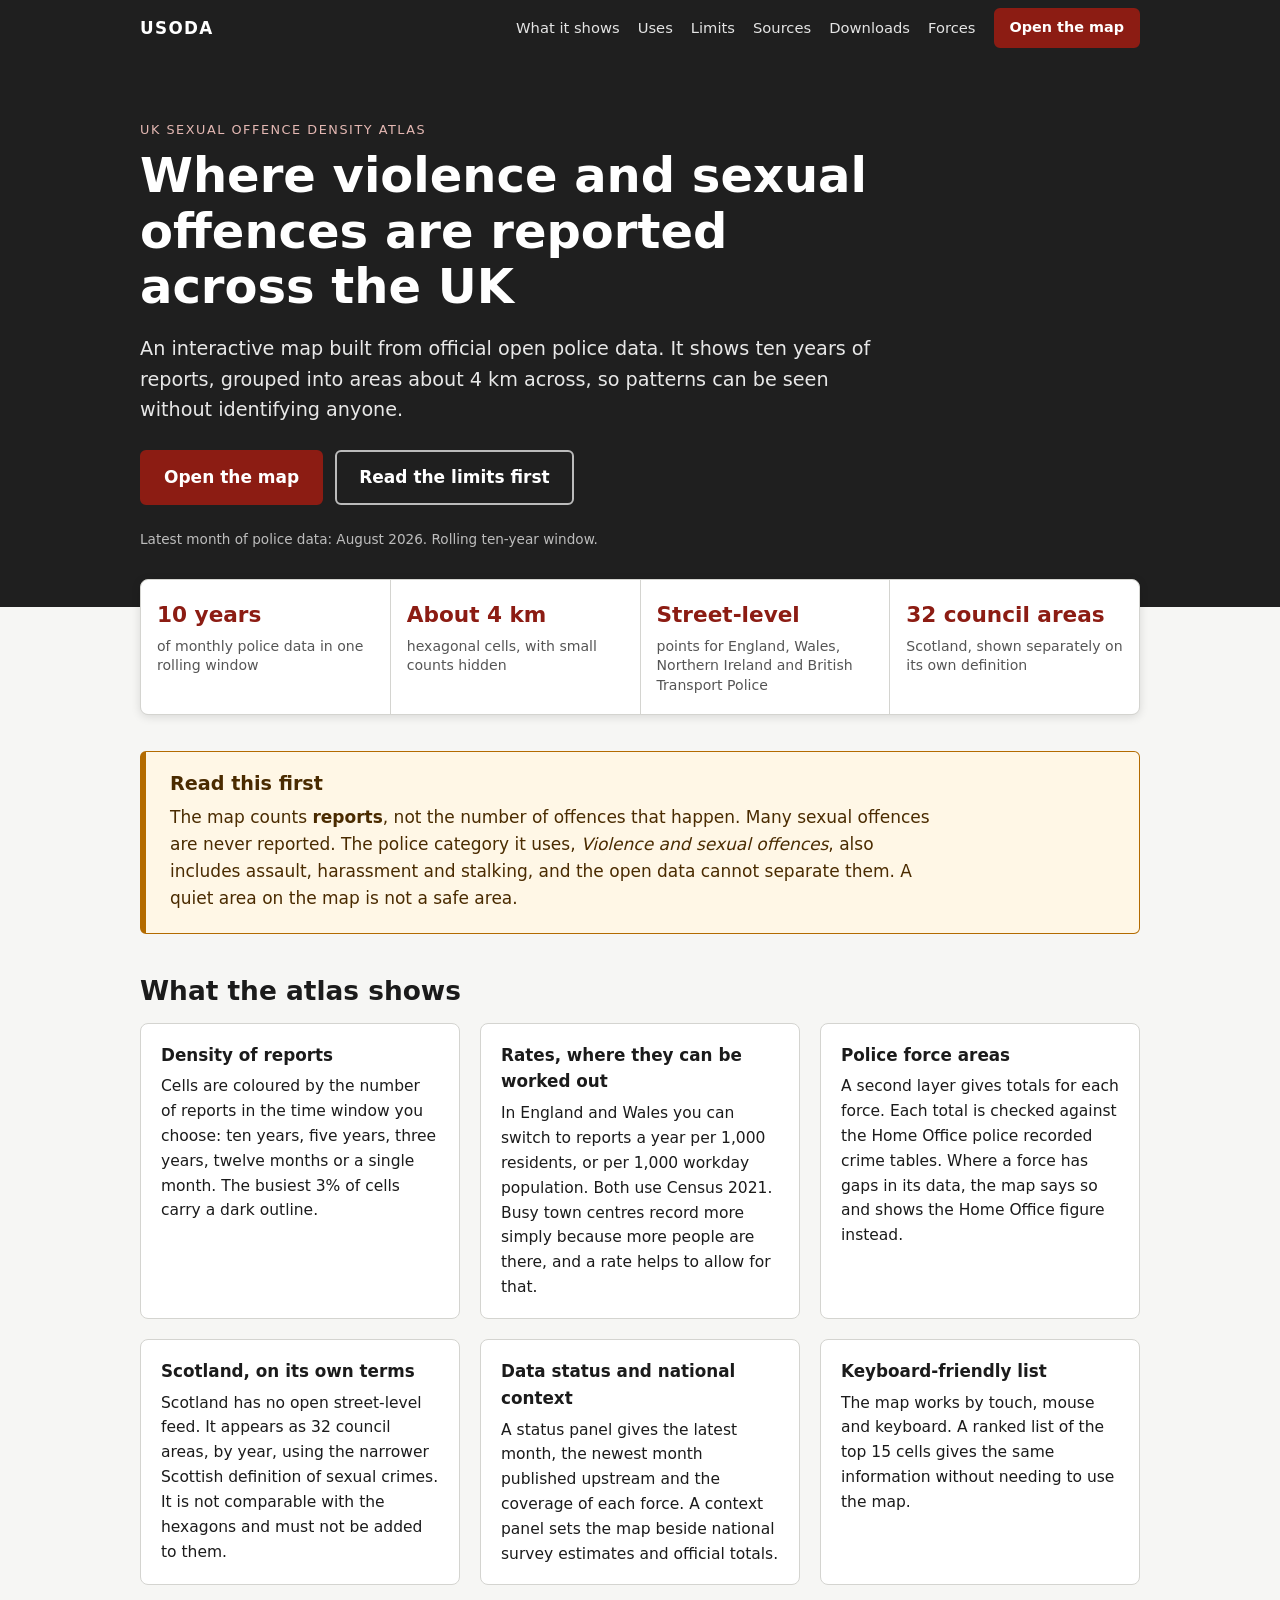
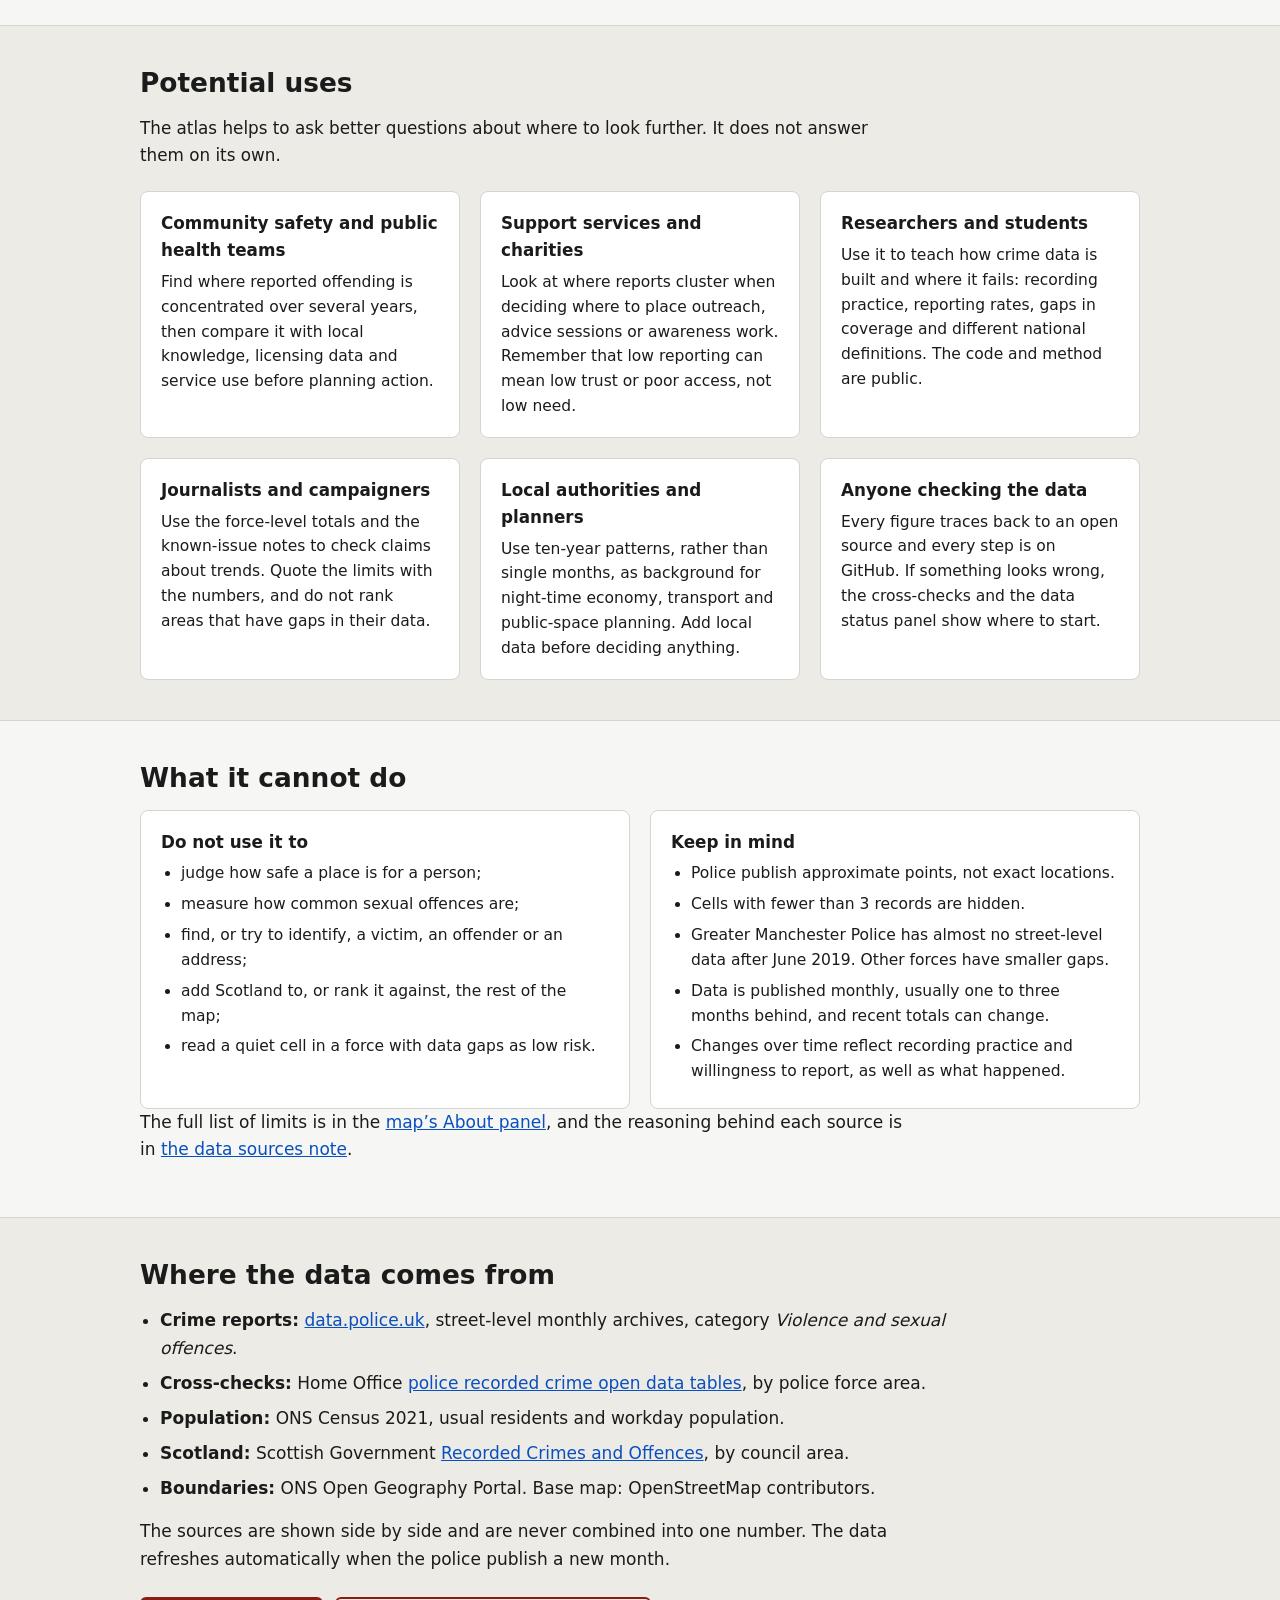
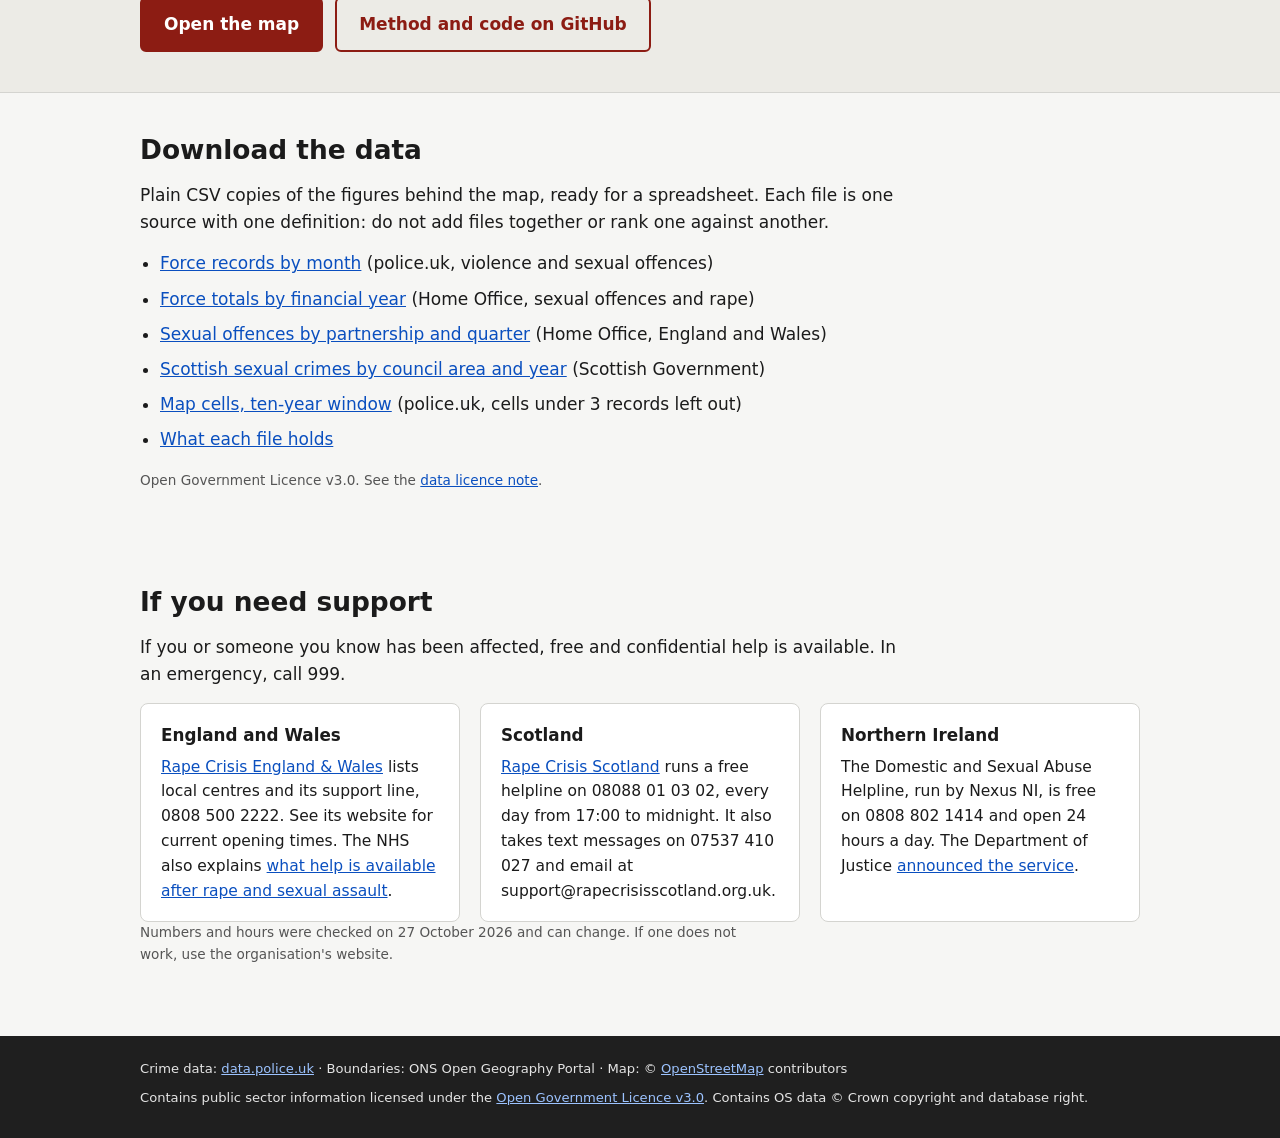
==== commit e26422ff: "Add force pages and shareable map view links force.html shows one force with facts, rate, charts, ga" ====
--- a/index.html
+++ b/index.html
@@ -19,6 +19,7 @@
         <a href="#limits">Limits</a>
         <a href="#sources">Sources</a>
         <a href="#downloads">Downloads</a>
+        <a href="force.html">Forces</a>
         <a class="btn small" href="atlas.html">Open the map</a>
       </nav>
     </div>
--- a/assets/landing.css
+++ b/assets/landing.css
@@ -84,3 +84,18 @@
 }
 @media (prefers-reduced-motion:reduce){html{scroll-behavior:auto}*{transition:none!important;animation:none!important}}
 .support .small,.downloads .small{color:#555;font-size:.85rem}
+.forcepage{padding-block:28px 40px}
+.forcepage .lead{max-width:60ch}
+.facts-list{list-style:none;padding:0;margin:18px 0;display:grid;grid-template-columns:repeat(auto-fit,minmax(220px,1fr));gap:14px}
+.facts-list li{border:1px solid #d8d8d8;border-radius:6px;padding:12px 14px;background:#fff}
+.facts-list strong{display:block;font-size:1.6rem}
+.facts-list span{font-size:.88rem;color:#444}
+.forcepage .chart{max-width:520px;margin:20px 0}
+.forcepage .chart .small{color:#444}
+.forcepage .notice{border-left:4px solid #8a3b00;background:#fff7ef;padding:10px 14px;max-width:70ch}
+.forcelist{columns:3 220px;list-style:none;padding:0}
+.forcelist li{margin:4px 0}
+.forcepage .small{color:#444;font-size:.85rem;max-width:70ch}
+.trend-box svg{display:block;width:100%;height:auto;margin:2px 0}
+.trend-box strong{display:block}
+.forcepage .lead{color:#333}
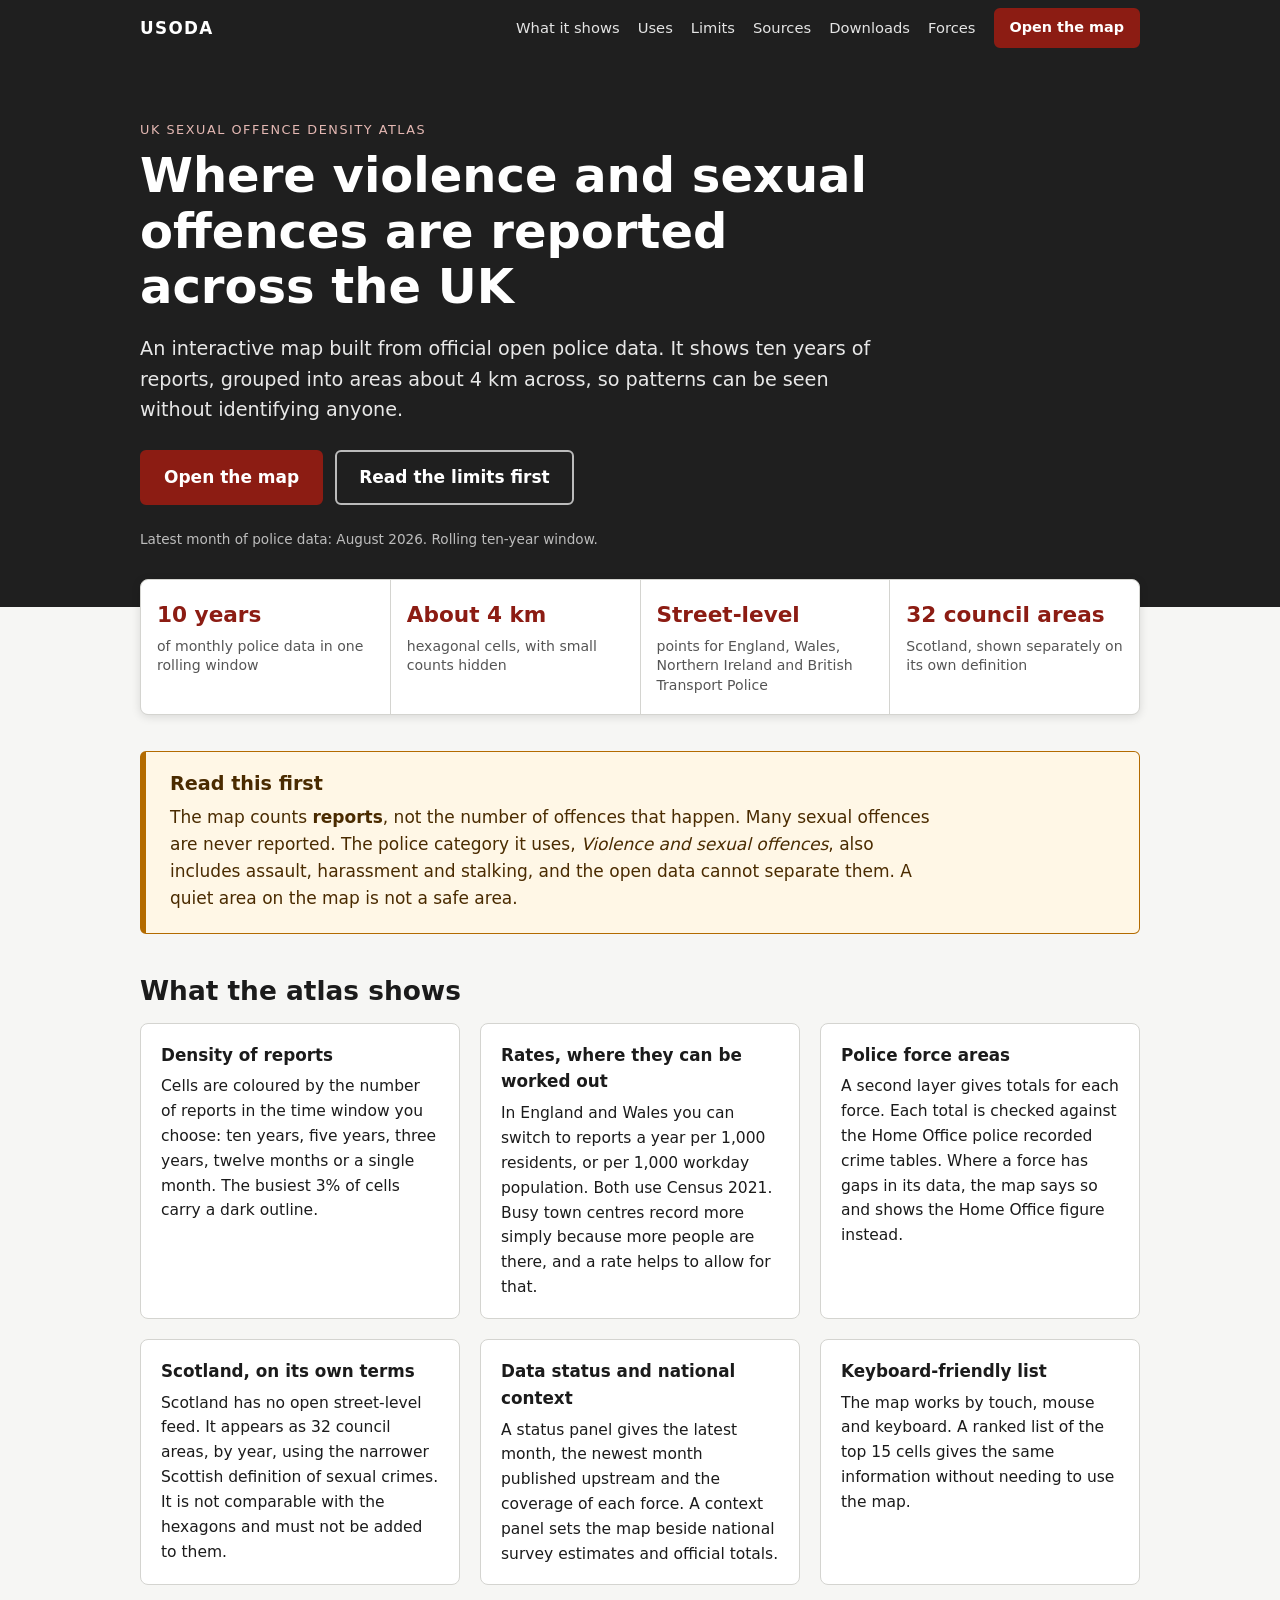
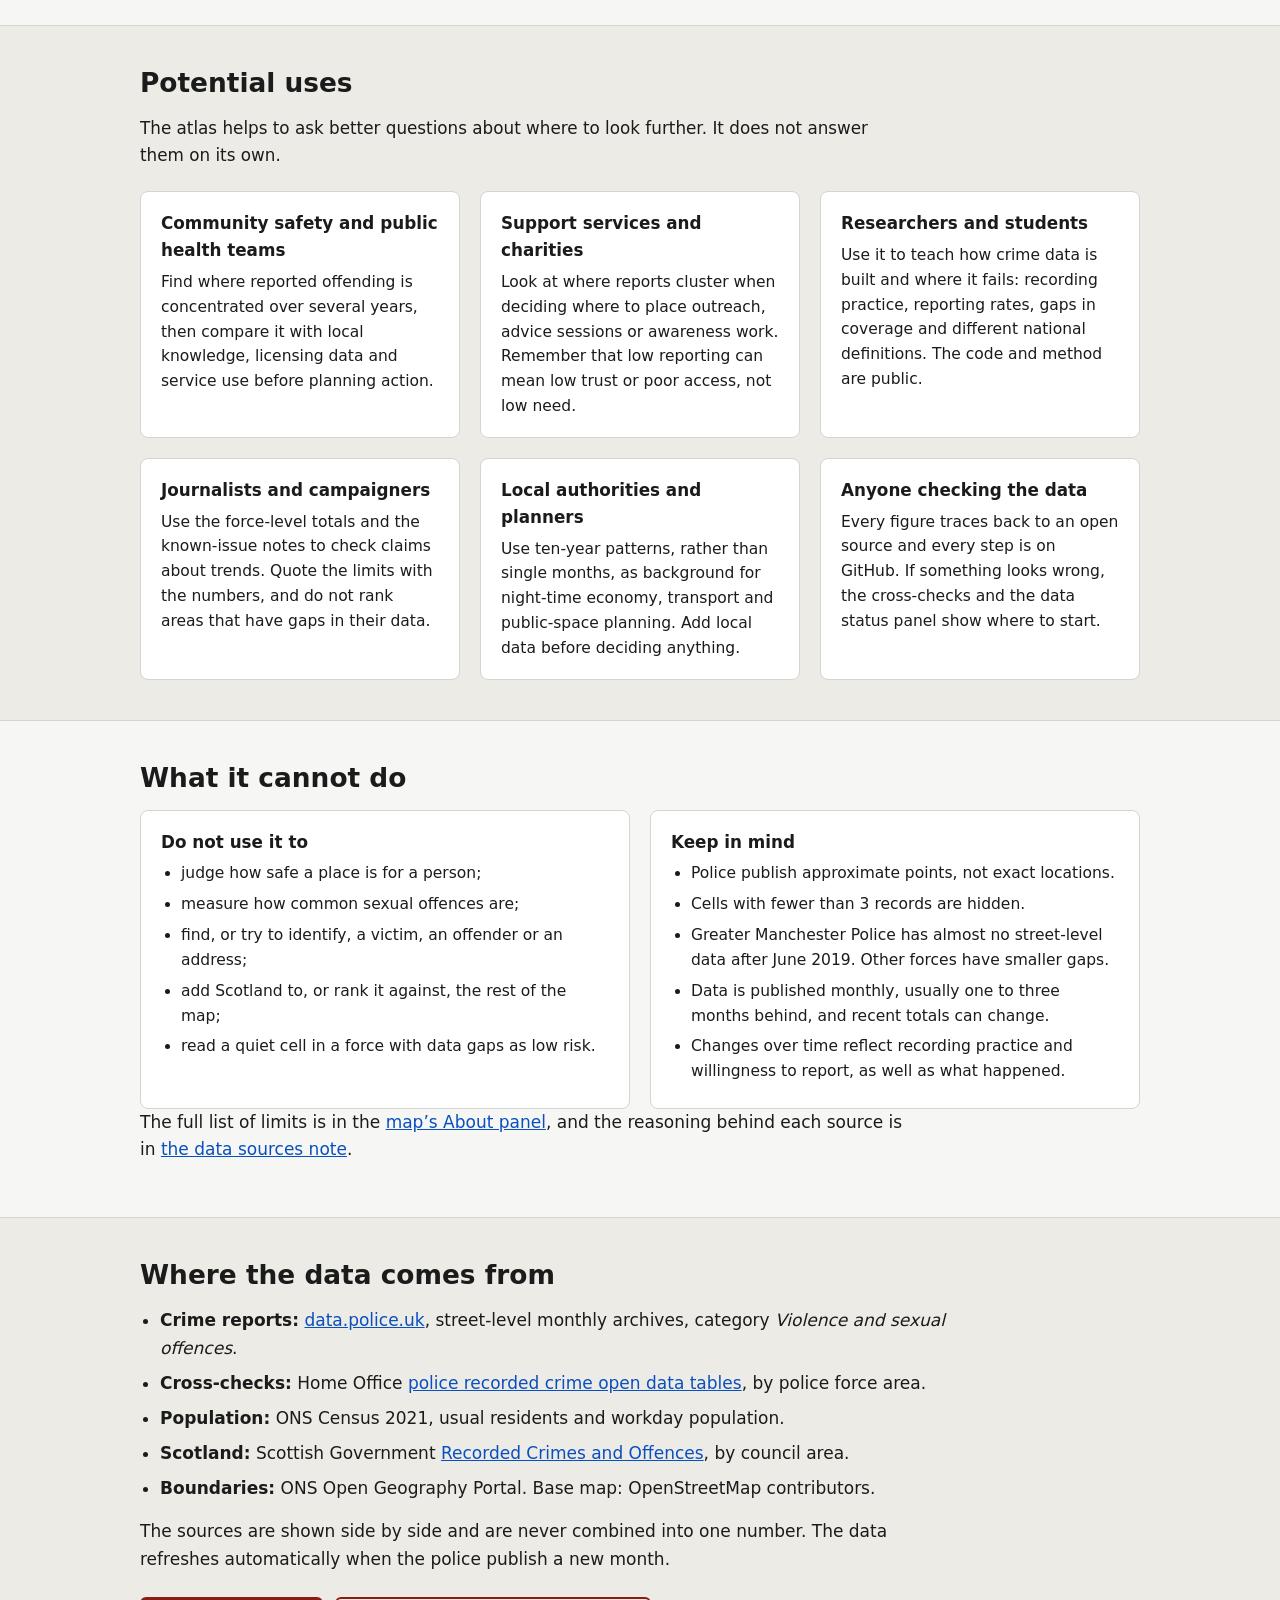
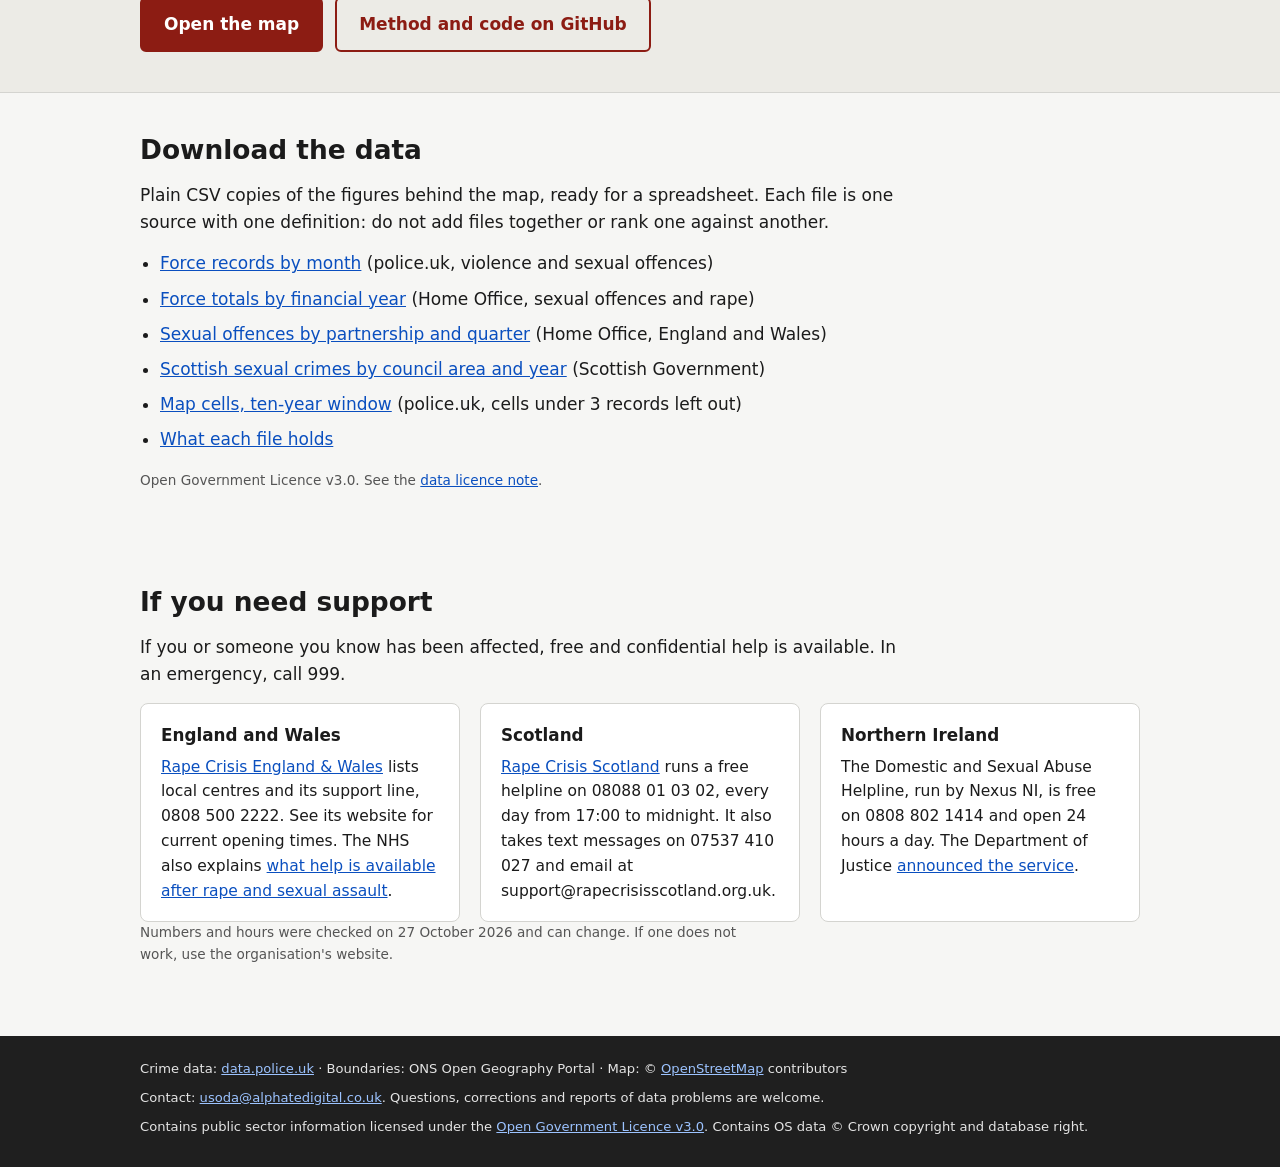
==== commit b74c1d5d: "Move main address to usoda.alphatedigital.co.uk; redirect old address; add contact route Co-Authored" ====
--- a/index.html
+++ b/index.html
@@ -6,6 +6,7 @@
   <title>UK Sexual Offence Density Atlas (USODA)</title>
   <meta name="description" content="A map of reported violence and sexual offences across the UK, built from official open data. Read what it shows, what it cannot show, and how it can be used.">
   <link rel="stylesheet" href="assets/landing.css">
+  <link rel="canonical" href="https://usoda.alphatedigital.co.uk/">
 </head>
 <body>
   <a class="skip" href="#main">Skip to content</a>
@@ -199,6 +200,7 @@
   <footer class="site">
     <div class="wrap">
       <p>Crime data: <a href="https://data.police.uk/">data.police.uk</a> &middot; Boundaries: ONS Open Geography Portal &middot; Map: &copy; <a href="https://www.openstreetmap.org/copyright">OpenStreetMap</a> contributors</p>
+      <p>Contact: <a href="mailto:usoda@alphatedigital.co.uk">usoda@alphatedigital.co.uk</a>. Questions, corrections and reports of data problems are welcome.</p>
       <p>Contains public sector information licensed under the <a href="https://www.nationalarchives.gov.uk/doc/open-government-licence/version/3/">Open Government Licence v3.0</a>. Contains OS data &copy; Crown copyright and database right.</p>
     </div>
   </footer>
